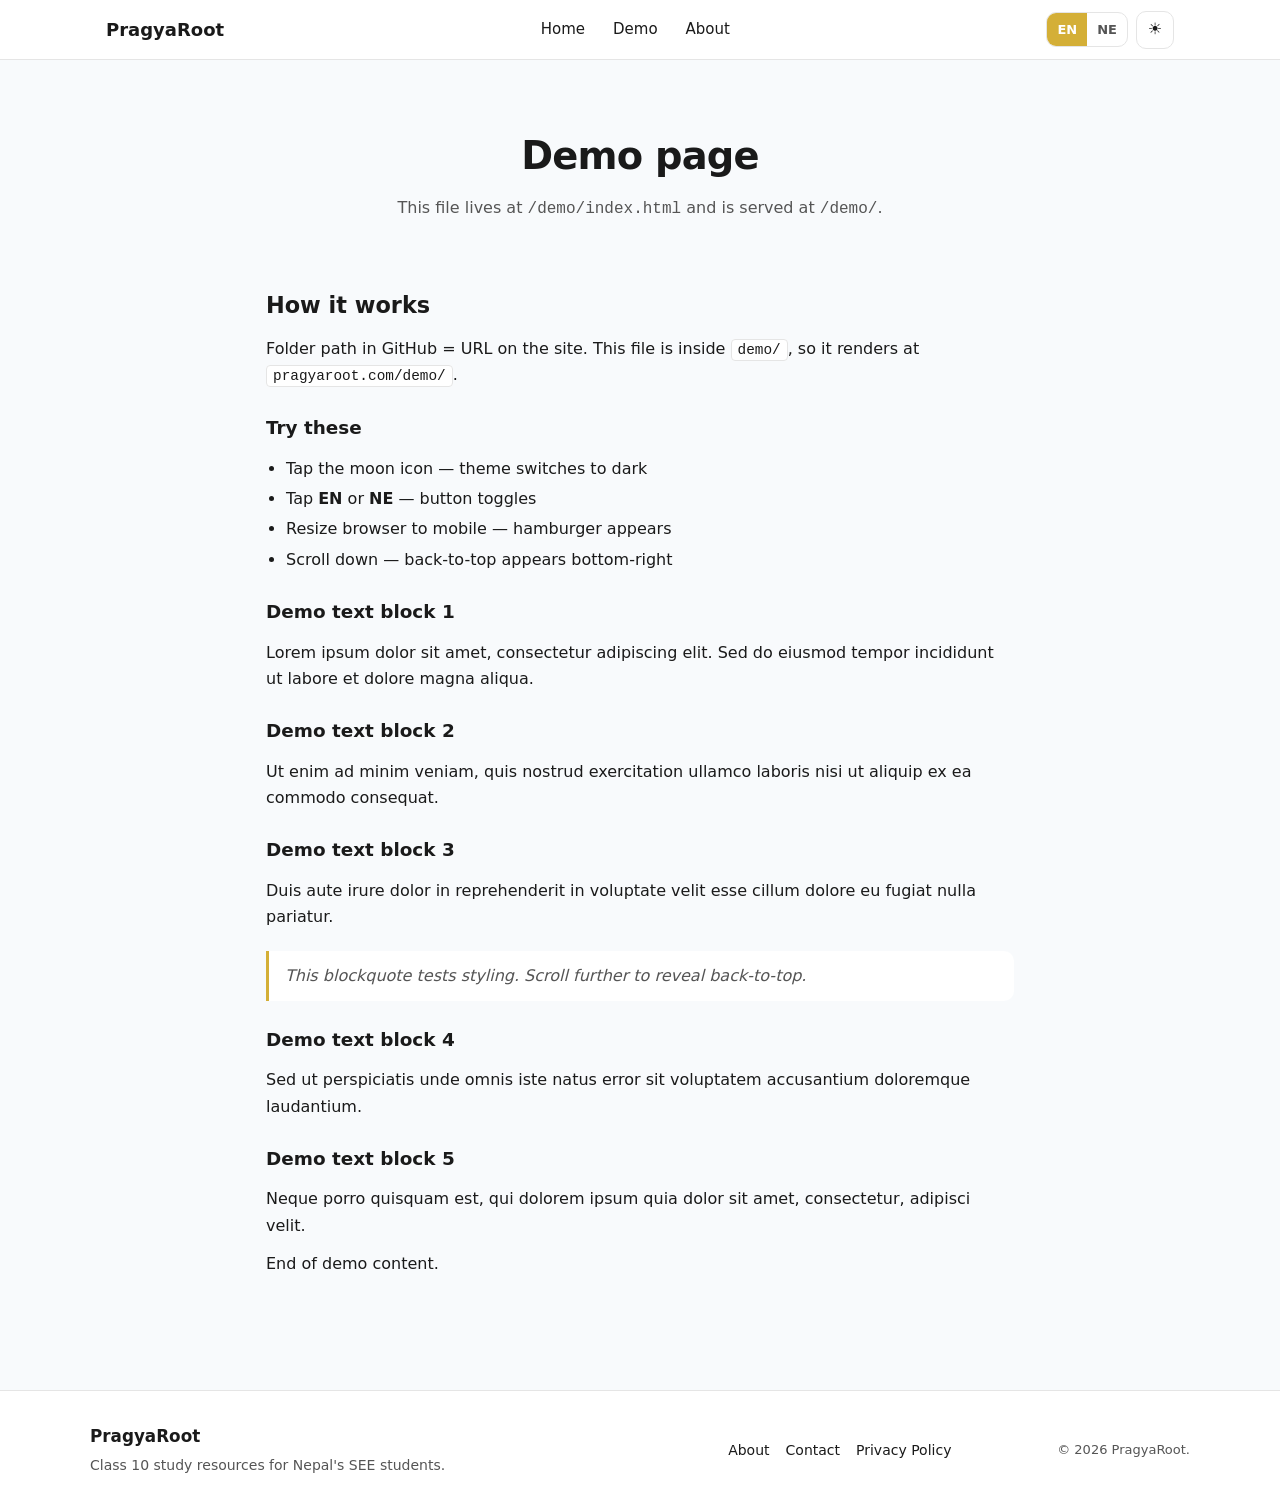
==== demo/index.html @ fe8005a6 "Fix stylesheet link path in index.html" ====
<!DOCTYPE html>
<html lang="en">
<head>
<meta charset="UTF-8">
<meta name="viewport" content="width=device-width, initial-scale=1.0">
<title>Demo — PragyaRoot</title>
<meta name="description" content="Demo page for PragyaRoot.">
<link rel="stylesheet" href="style.css">
<script>
(function(){var t=localStorage.getItem('theme')||'light';if(t==='dark')document.documentElement.classList.add('is-dark');})();
</script>
</head>
<body>

<header class="site-header" id="site-header">
  <div class="header-inner">
    <a href="javascript:;" class="mobile-toggle" id="mobile-toggle" aria-label="Menu">
      <span></span><span></span><span></span>
    </a>
    <a href="/" class="logo">
      <img src="/images/logo.png" alt="PragyaRoot" onerror="this.style.display='none';this.nextElementSibling.style.display='inline'">
      <span class="logo-text" style="display:none">PragyaRoot</span>
    </a>
    <nav class="main-nav" id="main-nav">
      <ul>
        <li><a href="/">Home</a></li>
        <li><a href="/demo/">Demo</a></li>
        <li><a href="/p/about-us.html">About</a></li>
      </ul>
    </nav>
    <div class="header-actions">
      <div class="lang-switch" id="lang-switch">
        <button type="button" data-lang="en" class="lang-btn active">EN</button>
        <button type="button" data-lang="ne" class="lang-btn">NE</button>
      </div>
      <button type="button" class="icon-btn" id="theme-toggle" aria-label="Toggle theme">
        <span class="icon-sun">☀</span>
        <span class="icon-moon">☾</span>
      </button>
    </div>
  </div>
</header>

<div class="overlay" id="overlay"></div>
<aside class="slide-menu" id="slide-menu">
  <div class="slide-menu-head">
    <span class="slide-menu-title">Menu</span>
    <button type="button" class="slide-menu-close" id="slide-menu-close" aria-label="Close">×</button>
  </div>
  <nav class="slide-menu-nav">
    <ul>
      <li><a href="/">Home</a></li>
      <li><a href="/demo/">Demo</a></li>
      <li><a href="/p/about-us.html">About</a></li>
    </ul>
  </nav>
</aside>

<main class="site-main">
  <section class="hero">
    <h1>Demo page</h1>
    <p>This file lives at <code>/demo/index.html</code> and is served at <code>/demo/</code>.</p>
  </section>

  <article class="content">
    <h2>How it works</h2>
    <p>Folder path in GitHub = URL on the site. This file is inside <code>demo/</code>, so it renders at <code>pragyaroot.com/demo/</code>.</p>

    <h3>Try these</h3>
    <ul>
      <li>Tap the moon icon — theme switches to dark</li>
      <li>Tap <strong>EN</strong> or <strong>NE</strong> — button toggles</li>
      <li>Resize browser to mobile — hamburger appears</li>
      <li>Scroll down — back-to-top appears bottom-right</li>
    </ul>

    <h3>Demo text block 1</h3>
    <p>Lorem ipsum dolor sit amet, consectetur adipiscing elit. Sed do eiusmod tempor incididunt ut labore et dolore magna aliqua.</p>

    <h3>Demo text block 2</h3>
    <p>Ut enim ad minim veniam, quis nostrud exercitation ullamco laboris nisi ut aliquip ex ea commodo consequat.</p>

    <h3>Demo text block 3</h3>
    <p>Duis aute irure dolor in reprehenderit in voluptate velit esse cillum dolore eu fugiat nulla pariatur.</p>

    <blockquote>This blockquote tests styling. Scroll further to reveal back-to-top.</blockquote>

    <h3>Demo text block 4</h3>
    <p>Sed ut perspiciatis unde omnis iste natus error sit voluptatem accusantium doloremque laudantium.</p>

    <h3>Demo text block 5</h3>
    <p>Neque porro quisquam est, qui dolorem ipsum quia dolor sit amet, consectetur, adipisci velit.</p>

    <p>End of demo content.</p>
  </article>
</main>

<footer class="site-footer">
  <div class="footer-inner">
    <div class="footer-brand">
      <strong>PragyaRoot</strong>
      <p>Class 10 study resources for Nepal's SEE students.</p>
    </div>
    <nav class="footer-nav">
      <a href="/p/about-us.html">About</a>
      <a href="/p/contact-us.html">Contact</a>
      <a href="/p/privacy-policy.html">Privacy Policy</a>
    </nav>
    <div class="footer-copy">© 2026 PragyaRoot.</div>
  </div>
</footer>

<button type="button" class="back-top" id="back-top" aria-label="Back to top">↑</button>

<script>
(function () {
  var doc = document.documentElement;
  var themeToggle = document.getElementById('theme-toggle');
  if (themeToggle) {
    themeToggle.addEventListener('click', function () {
      doc.classList.toggle('is-dark');
      localStorage.setItem('theme', doc.classList.contains('is-dark') ? 'dark' : 'light');
    });
  }
  var langBtns = document.querySelectorAll('.lang-btn');
  var savedLang = localStorage.getItem('lang') || 'en';
  langBtns.forEach(function (btn) {
    if (btn.dataset.lang === savedLang) btn.classList.add('active');
    else btn.classList.remove('active');
    btn.addEventListener('click', function () {
      langBtns.forEach(function (b) { b.classList.remove('active'); });
      btn.classList.add('active');
      localStorage.setItem('lang', btn.dataset.lang);
    });
  });
  var toggle = document.getElementById('mobile-toggle');
  var overlay = document.getElementById('overlay');
  var closeBtn = document.getElementById('slide-menu-close');
  function openMenu(){ document.body.classList.add('menu-open'); }
  function closeMenu(){ document.body.classList.remove('menu-open'); }
  if (toggle) toggle.addEventListener('click', openMenu);
  if (closeBtn) closeBtn.addEventListener('click', closeMenu);
  if (overlay) overlay.addEventListener('click', closeMenu);
  var backTop = document.getElementById('back-top');
  if (backTop) {
    window.addEventListener('scroll', function () {
      if (window.scrollY > 400) backTop.classList.add('show');
      else backTop.classList.remove('show');
    });
    backTop.addEventListener('click', function () {
      window.scrollTo({ top: 0, behavior: 'smooth' });
    });
  }
})();
</script>

</body>
</html>
---- demo/style.css ----
*,*::before,*::after{box-sizing:border-box}
html,body,h1,h2,h3,h4,h5,h6,p,ul,ol,li,figure,blockquote{margin:0;padding:0}
ul,ol{list-style:none}
a{color:inherit;text-decoration:none}
button{font:inherit;color:inherit;background:none;border:0;cursor:pointer}
img{max-width:100%;display:block}

:root{
  --bg:#f8fafc;--surface:#ffffff;--text:#1a1a1a;--muted:#555;
  --accent:#D4AF37;--border:#e5e5e5;--header-h:60px;--radius:10px;
  --font:system-ui,-apple-system,'Segoe UI',Roboto,Arial,sans-serif;
}
html.is-dark{
  --bg:#000000;--surface:#121212;--text:#ffffff;--muted:#b0b0b0;
  --accent:#D4AF37;--border:#2a2a2a;
}
body{
  font-family:var(--font);font-size:16px;line-height:1.65;
  color:var(--text);background:var(--bg);min-height:100vh;
  transition:background .2s ease,color .2s ease;
}

.site-header{
  position:sticky;top:0;z-index:100;height:var(--header-h);
  background:var(--surface);border-bottom:1px solid var(--border);
}
.header-inner{
  height:100%;max-width:1100px;margin:0 auto;padding:0 16px;
  display:flex;align-items:center;justify-content:space-between;gap:12px;
}
.logo{display:flex;align-items:center;gap:8px}
.logo img{height:32px}
.logo-text{font-weight:700;font-size:18px}

.main-nav ul{display:flex;gap:4px}
.main-nav a{display:block;padding:8px 12px;font-weight:500;font-size:15px;border-radius:var(--radius)}
.main-nav a:hover{background:var(--border)}

.header-actions{display:flex;align-items:center;gap:8px}

.lang-switch{display:flex;border:1px solid var(--border);border-radius:var(--radius);overflow:hidden}
.lang-btn{padding:6px 10px;font-size:13px;font-weight:600;color:var(--muted)}
.lang-btn.active{background:var(--accent);color:#fff}

.icon-btn{
  width:38px;height:38px;border:1px solid var(--border);border-radius:var(--radius);
  display:flex;align-items:center;justify-content:center;font-size:16px;
}
.icon-btn .icon-moon{display:none}
html.is-dark .icon-btn .icon-sun{display:none}
html.is-dark .icon-btn .icon-moon{display:inline}

.mobile-toggle{
  display:none;width:38px;height:38px;flex-direction:column;
  justify-content:center;align-items:center;gap:5px;
  border:1px solid var(--border);border-radius:var(--radius);
}
.mobile-toggle span{display:block;width:18px;height:2px;background:var(--text);border-radius:2px}

.site-main{max-width:780px;margin:0 auto;padding:24px 16px 60px}
.hero{padding:40px 0 32px;text-align:center}
.hero h1{font-size:clamp(1.6rem,5vw,2.4rem);font-weight:800;letter-spacing:-0.02em;margin-bottom:8px}
.hero p{color:var(--muted)}
.content h2{font-size:1.4rem;margin:32px 0 12px}
.content h3{font-size:1.15rem;margin:24px 0 8px}
.content p{margin:12px 0}
.content ul{margin:12px 0 12px 20px;list-style:disc}
.content ul li{margin:4px 0}
.content code{background:var(--surface);padding:2px 6px;border-radius:4px;font-size:.9em;border:1px solid var(--border)}
.content blockquote{
  border-left:3px solid var(--accent);padding:12px 16px;margin:20px 0;
  background:var(--surface);border-radius:0 var(--radius) var(--radius) 0;
  color:var(--muted);font-style:italic;
}

.site-footer{background:var(--surface);border-top:1px solid var(--border);padding:32px 16px;margin-top:40px}
.footer-inner{max-width:1100px;margin:0 auto;display:grid;gap:20px;grid-template-columns:1fr}
.footer-brand strong{font-size:1.05rem}
.footer-brand p{color:var(--muted);font-size:14px;margin-top:4px}
.footer-nav{display:flex;flex-wrap:wrap;gap:16px;font-size:14px}
.footer-nav a:hover{color:var(--accent)}
.footer-copy{color:var(--muted);font-size:13px}

.back-top{
  position:fixed;right:16px;bottom:16px;width:42px;height:42px;border-radius:50%;
  background:var(--text);color:var(--surface);font-size:18px;
  display:flex;align-items:center;justify-content:center;
  opacity:0;visibility:hidden;transform:translateY(12px);
  transition:opacity .2s,transform .2s,visibility .2s;z-index:90;
}
.back-top.show{opacity:1;visibility:visible;transform:translateY(0)}

.overlay{position:fixed;inset:0;background:rgba(0,0,0,.5);opacity:0;visibility:hidden;transition:opacity .25s,visibility .25s;z-index:200}
body.menu-open .overlay{opacity:1;visibility:visible}

.slide-menu{
  position:fixed;top:0;left:0;bottom:0;width:280px;max-width:85vw;
  background:var(--surface);transform:translateX(-100%);transition:transform .25s ease;
  z-index:201;display:flex;flex-direction:column;border-right:1px solid var(--border);
}
body.menu-open .slide-menu{transform:translateX(0)}
.slide-menu-head{display:flex;align-items:center;justify-content:space-between;padding:16px;border-bottom:1px solid var(--border)}
.slide-menu-title{font-weight:700}
.slide-menu-close{font-size:26px;line-height:1;color:var(--muted)}
.slide-menu-nav{padding:12px 0}
.slide-menu-nav a{display:block;padding:12px 20px;font-size:15px;font-weight:500;border-bottom:1px solid var(--border)}
.slide-menu-nav a:hover{background:var(--bg)}

@media (min-width:720px){.footer-inner{grid-template-columns:2fr 1fr auto;align-items:center}}
@media (max-width:720px){
  .main-nav{display:none}
  .mobile-toggle{display:flex}
  .header-inner{padding:0 12px}
  .lang-btn{padding:5px 8px;font-size:12px}
  .icon-btn,.mobile-toggle{width:34px;height:34px}
}
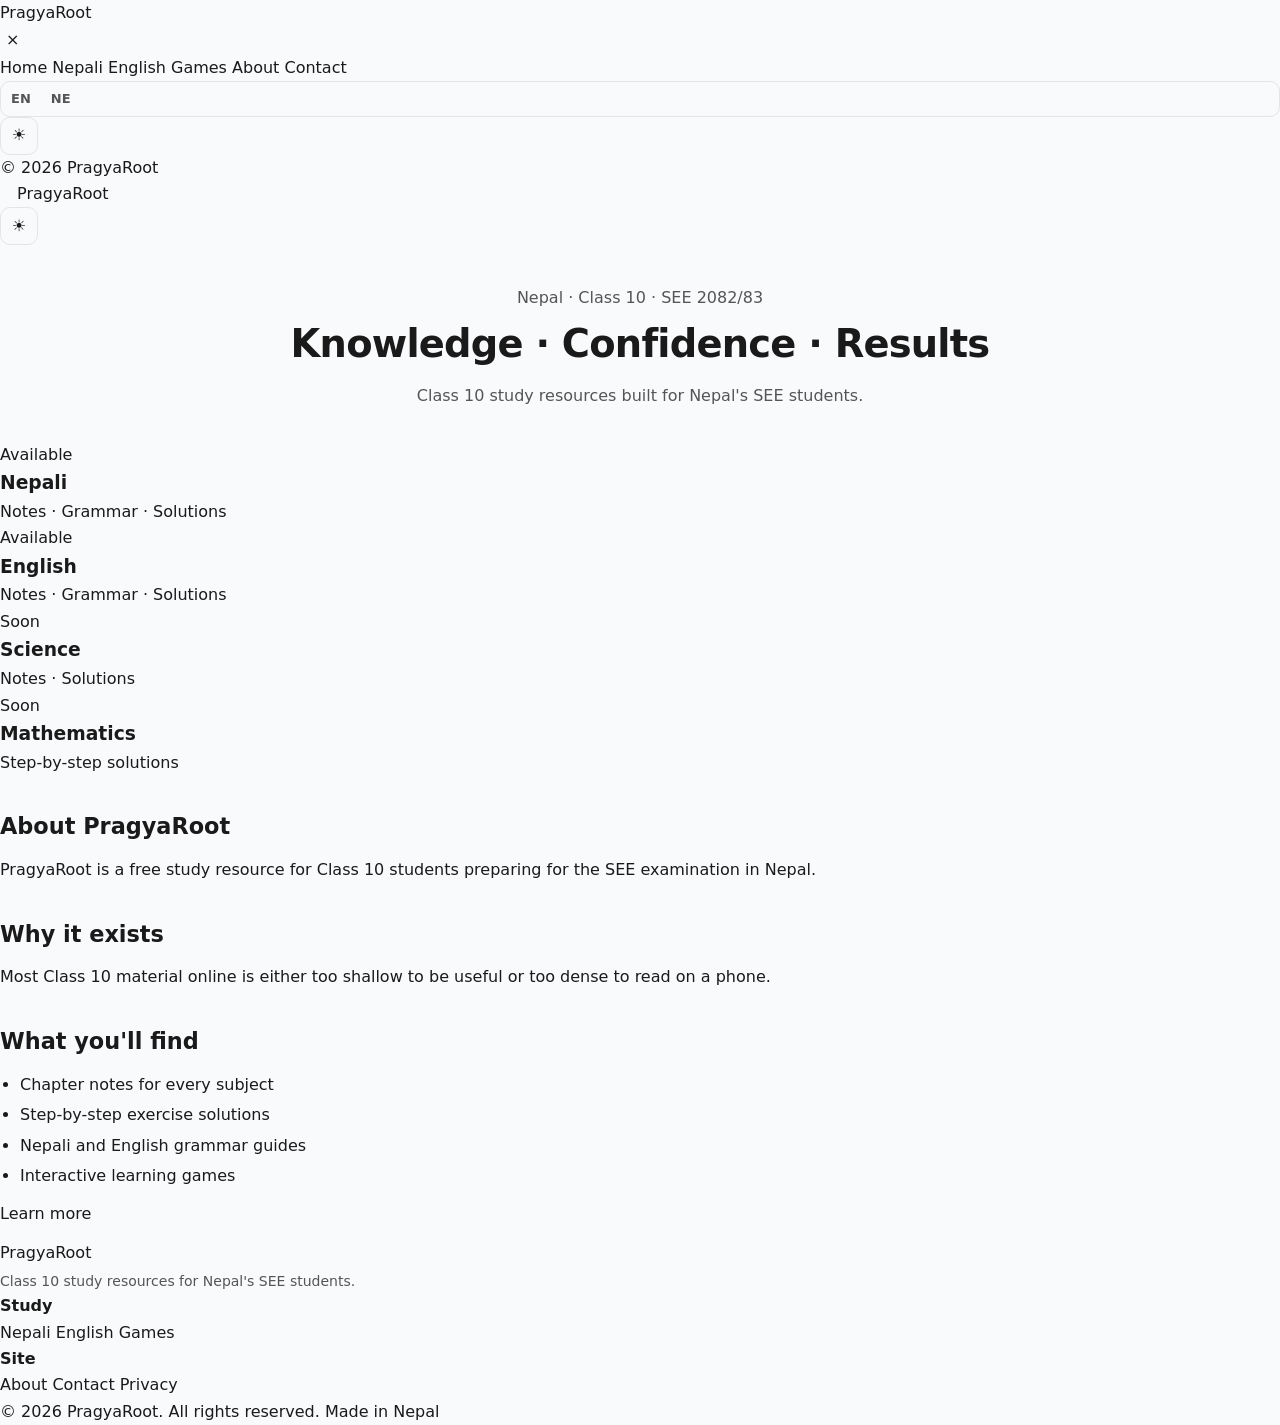
==== commit 1bbefeea: "Update index.html structure and content" ====
--- a/demo/index.html
+++ b/demo/index.html
@@ -3,156 +3,156 @@
 <head>
 <meta charset="UTF-8">
 <meta name="viewport" content="width=device-width, initial-scale=1.0">
-<title>Demo — PragyaRoot</title>
+<title>PragyaRoot — Demo</title>
 <meta name="description" content="Demo page for PragyaRoot.">
 <link rel="stylesheet" href="style.css">
 <script>
-(function(){var t=localStorage.getItem('theme')||'light';if(t==='dark')document.documentElement.classList.add('is-dark');})();
+(function(){
+  var t = localStorage.getItem('theme');
+  if (!t) t = window.matchMedia('(prefers-color-scheme: dark)').matches ? 'dark' : 'light';
+  if (t === 'dark') document.documentElement.classList.add('is-dark');
+})();
 </script>
 </head>
 <body>
 
-<header class="site-header" id="site-header">
-  <div class="header-inner">
-    <a href="javascript:;" class="mobile-toggle" id="mobile-toggle" aria-label="Menu">
-      <span></span><span></span><span></span>
-    </a>
-    <a href="/" class="logo">
-      <img src="/images/logo.png" alt="PragyaRoot" onerror="this.style.display='none';this.nextElementSibling.style.display='inline'">
-      <span class="logo-text" style="display:none">PragyaRoot</span>
-    </a>
-    <nav class="main-nav" id="main-nav">
-      <ul>
-        <li><a href="/">Home</a></li>
-        <li><a href="/demo/">Demo</a></li>
-        <li><a href="/p/about-us.html">About</a></li>
-      </ul>
+<div class="overlay" id="overlay"></div>
+
+<aside class="sidebar" id="sidebar">
+  <div class="sidebar-inner">
+    <div class="sidebar-head">
+      <a href="/" class="logo">PragyaRoot</a>
+      <button type="button" class="sidebar-close" id="sidebar-close" aria-label="Close">×</button>
+    </div>
+    <nav class="sidebar-nav">
+      <a href="/" class="nav-link" data-i18n="nav.home">Home</a>
+      <a href="/p/class-10-nepali.html" class="nav-link" data-i18n="nav.nepali">Nepali</a>
+      <a href="/p/class-10-english.html" class="nav-link" data-i18n="nav.english">English</a>
+      <a href="/p/pragyaroot-games.html" class="nav-link" data-i18n="nav.games">Games</a>
+      <a href="/p/about-us.html" class="nav-link" data-i18n="nav.about">About</a>
+      <a href="/p/contact-us.html" class="nav-link" data-i18n="nav.contact">Contact</a>
     </nav>
-    <div class="header-actions">
-      <div class="lang-switch" id="lang-switch">
-        <button type="button" data-lang="en" class="lang-btn active">EN</button>
-        <button type="button" data-lang="ne" class="lang-btn">NE</button>
+    <div class="sidebar-foot">
+      <div class="controls">
+        <div class="lang-switch">
+          <button type="button" class="lang-btn" data-lang="en">EN</button>
+          <button type="button" class="lang-btn" data-lang="ne">NE</button>
+        </div>
+        <button type="button" class="icon-btn" id="theme-toggle" aria-label="Toggle theme">
+          <span class="icon-sun">☀</span>
+          <span class="icon-moon">☾</span>
+        </button>
       </div>
-      <button type="button" class="icon-btn" id="theme-toggle" aria-label="Toggle theme">
-        <span class="icon-sun">☀</span>
-        <span class="icon-moon">☾</span>
-      </button>
+      <p class="sidebar-copy">© 2026 PragyaRoot</p>
     </div>
+  </div>
+</aside>
+
+<header class="topbar" id="topbar">
+  <button type="button" class="hamburger" id="hamburger" aria-label="Menu">
+    <span></span><span></span><span></span>
+  </button>
+  <a href="/" class="topbar-logo">PragyaRoot</a>
+  <div class="topbar-actions">
+    <button type="button" class="icon-btn topbar-theme" id="theme-toggle-mobile" aria-label="Toggle theme">
+      <span class="icon-sun">☀</span>
+      <span class="icon-moon">☾</span>
+    </button>
   </div>
 </header>
 
-<div class="overlay" id="overlay"></div>
-<aside class="slide-menu" id="slide-menu">
-  <div class="slide-menu-head">
-    <span class="slide-menu-title">Menu</span>
-    <button type="button" class="slide-menu-close" id="slide-menu-close" aria-label="Close">×</button>
-  </div>
-  <nav class="slide-menu-nav">
-    <ul>
-      <li><a href="/">Home</a></li>
-      <li><a href="/demo/">Demo</a></li>
-      <li><a href="/p/about-us.html">About</a></li>
-    </ul>
-  </nav>
-</aside>
+<main class="page">
 
-<main class="site-main">
   <section class="hero">
-    <h1>Demo page</h1>
-    <p>This file lives at <code>/demo/index.html</code> and is served at <code>/demo/</code>.</p>
+    <p class="hero-eyebrow">
+      <span class="dot"></span>
+      <span data-i18n="hero.badge">Nepal · Class 10 · SEE 2082/83</span>
+    </p>
+    <h1 class="hero-title">
+      <span data-i18n="hero.title1">Knowledge</span>
+      <span class="sep">·</span>
+      <span data-i18n="hero.title2">Confidence</span>
+      <span class="sep">·</span>
+      <span data-i18n="hero.title3">Results</span>
+    </h1>
+    <p class="hero-sub" data-i18n="hero.sub">Class 10 study resources built for Nepal's SEE students.</p>
   </section>
 
-  <article class="content">
-    <h2>How it works</h2>
-    <p>Folder path in GitHub = URL on the site. This file is inside <code>demo/</code>, so it renders at <code>pragyaroot.com/demo/</code>.</p>
+  <section class="cards">
+    <a href="/p/class-10-nepali.html" class="card">
+      <span class="card-tag" data-i18n="card.available">Available</span>
+      <h3 class="card-title" data-i18n="card.nepali">Nepali</h3>
+      <p class="card-desc" data-i18n="card.nepali.desc">Notes · Grammar · Solutions</p>
+    </a>
+    <a href="/p/class-10-english.html" class="card">
+      <span class="card-tag" data-i18n="card.available">Available</span>
+      <h3 class="card-title" data-i18n="card.english">English</h3>
+      <p class="card-desc" data-i18n="card.english.desc">Notes · Grammar · Solutions</p>
+    </a>
+    <div class="card is-soon">
+      <span class="card-tag soon" data-i18n="card.soon">Soon</span>
+      <h3 class="card-title" data-i18n="card.science">Science</h3>
+      <p class="card-desc" data-i18n="card.science.desc">Notes · Solutions</p>
+    </div>
+    <div class="card is-soon">
+      <span class="card-tag soon" data-i18n="card.soon">Soon</span>
+      <h3 class="card-title" data-i18n="card.math">Mathematics</h3>
+      <p class="card-desc" data-i18n="card.math.desc">Step-by-step solutions</p>
+    </div>
+  </section>
 
-    <h3>Try these</h3>
+  <section class="content">
+    <h2 data-i18n="content.about.title">About PragyaRoot</h2>
+    <p data-i18n="content.about.body">PragyaRoot is a free study resource for Class 10 students preparing for the SEE examination in Nepal.</p>
+
+    <h2 data-i18n="content.why.title">Why it exists</h2>
+    <p data-i18n="content.why.body">Most Class 10 material online is either too shallow to be useful or too dense to read on a phone.</p>
+
+    <h2 data-i18n="content.what.title">What you'll find</h2>
     <ul>
-      <li>Tap the moon icon — theme switches to dark</li>
-      <li>Tap <strong>EN</strong> or <strong>NE</strong> — button toggles</li>
-      <li>Resize browser to mobile — hamburger appears</li>
-      <li>Scroll down — back-to-top appears bottom-right</li>
+      <li data-i18n="content.what.li1">Chapter notes for every subject</li>
+      <li data-i18n="content.what.li2">Step-by-step exercise solutions</li>
+      <li data-i18n="content.what.li3">Nepali and English grammar guides</li>
+      <li data-i18n="content.what.li4">Interactive learning games</li>
     </ul>
 
-    <h3>Demo text block 1</h3>
-    <p>Lorem ipsum dolor sit amet, consectetur adipiscing elit. Sed do eiusmod tempor incididunt ut labore et dolore magna aliqua.</p>
+    <p class="content-cta">
+      <a href="/p/about-us.html" class="btn" data-i18n="content.cta">Learn more</a>
+    </p>
+  </section>
 
-    <h3>Demo text block 2</h3>
-    <p>Ut enim ad minim veniam, quis nostrud exercitation ullamco laboris nisi ut aliquip ex ea commodo consequat.</p>
-
-    <h3>Demo text block 3</h3>
-    <p>Duis aute irure dolor in reprehenderit in voluptate velit esse cillum dolore eu fugiat nulla pariatur.</p>
-
-    <blockquote>This blockquote tests styling. Scroll further to reveal back-to-top.</blockquote>
-
-    <h3>Demo text block 4</h3>
-    <p>Sed ut perspiciatis unde omnis iste natus error sit voluptatem accusantium doloremque laudantium.</p>
-
-    <h3>Demo text block 5</h3>
-    <p>Neque porro quisquam est, qui dolorem ipsum quia dolor sit amet, consectetur, adipisci velit.</p>
-
-    <p>End of demo content.</p>
-  </article>
 </main>
 
-<footer class="site-footer">
-  <div class="footer-inner">
+<footer class="footer">
+  <div class="footer-grid">
     <div class="footer-brand">
-      <strong>PragyaRoot</strong>
-      <p>Class 10 study resources for Nepal's SEE students.</p>
+      <span class="footer-logo">PragyaRoot</span>
+      <p data-i18n="footer.tagline">Class 10 study resources for Nepal's SEE students.</p>
     </div>
-    <nav class="footer-nav">
-      <a href="/p/about-us.html">About</a>
-      <a href="/p/contact-us.html">Contact</a>
-      <a href="/p/privacy-policy.html">Privacy Policy</a>
-    </nav>
-    <div class="footer-copy">© 2026 PragyaRoot.</div>
+    <div class="footer-col">
+      <h4 data-i18n="footer.study">Study</h4>
+      <a href="/p/class-10-nepali.html" data-i18n="nav.nepali">Nepali</a>
+      <a href="/p/class-10-english.html" data-i18n="nav.english">English</a>
+      <a href="/p/pragyaroot-games.html" data-i18n="nav.games">Games</a>
+    </div>
+    <div class="footer-col">
+      <h4 data-i18n="footer.site">Site</h4>
+      <a href="/p/about-us.html" data-i18n="nav.about">About</a>
+      <a href="/p/contact-us.html" data-i18n="nav.contact">Contact</a>
+      <a href="/p/privacy-policy.html" data-i18n="footer.privacy">Privacy</a>
+    </div>
+  </div>
+  <div class="footer-bar">
+    <span data-i18n="footer.copy">© 2026 PragyaRoot. All rights reserved.</span>
+    <span class="footer-made" data-i18n="footer.made">Made in Nepal</span>
   </div>
 </footer>
 
-<button type="button" class="back-top" id="back-top" aria-label="Back to top">↑</button>
+<button type="button" class="back-top" id="back-top" aria-label="Back to top">
+  <svg width="16" height="16" viewBox="0 0 24 24" fill="none" stroke="currentColor" stroke-width="2.4" stroke-linecap="round" stroke-linejoin="round"><path d="M12 19V5M5 12l7-7 7 7"/></svg>
+</button>
 
-<script>
-(function () {
-  var doc = document.documentElement;
-  var themeToggle = document.getElementById('theme-toggle');
-  if (themeToggle) {
-    themeToggle.addEventListener('click', function () {
-      doc.classList.toggle('is-dark');
-      localStorage.setItem('theme', doc.classList.contains('is-dark') ? 'dark' : 'light');
-    });
-  }
-  var langBtns = document.querySelectorAll('.lang-btn');
-  var savedLang = localStorage.getItem('lang') || 'en';
-  langBtns.forEach(function (btn) {
-    if (btn.dataset.lang === savedLang) btn.classList.add('active');
-    else btn.classList.remove('active');
-    btn.addEventListener('click', function () {
-      langBtns.forEach(function (b) { b.classList.remove('active'); });
-      btn.classList.add('active');
-      localStorage.setItem('lang', btn.dataset.lang);
-    });
-  });
-  var toggle = document.getElementById('mobile-toggle');
-  var overlay = document.getElementById('overlay');
-  var closeBtn = document.getElementById('slide-menu-close');
-  function openMenu(){ document.body.classList.add('menu-open'); }
-  function closeMenu(){ document.body.classList.remove('menu-open'); }
-  if (toggle) toggle.addEventListener('click', openMenu);
-  if (closeBtn) closeBtn.addEventListener('click', closeMenu);
-  if (overlay) overlay.addEventListener('click', closeMenu);
-  var backTop = document.getElementById('back-top');
-  if (backTop) {
-    window.addEventListener('scroll', function () {
-      if (window.scrollY > 400) backTop.classList.add('show');
-      else backTop.classList.remove('show');
-    });
-    backTop.addEventListener('click', function () {
-      window.scrollTo({ top: 0, behavior: 'smooth' });
-    });
-  }
-})();
-</script>
+<script src="script.js"></script>
 
 </body>
 </html>
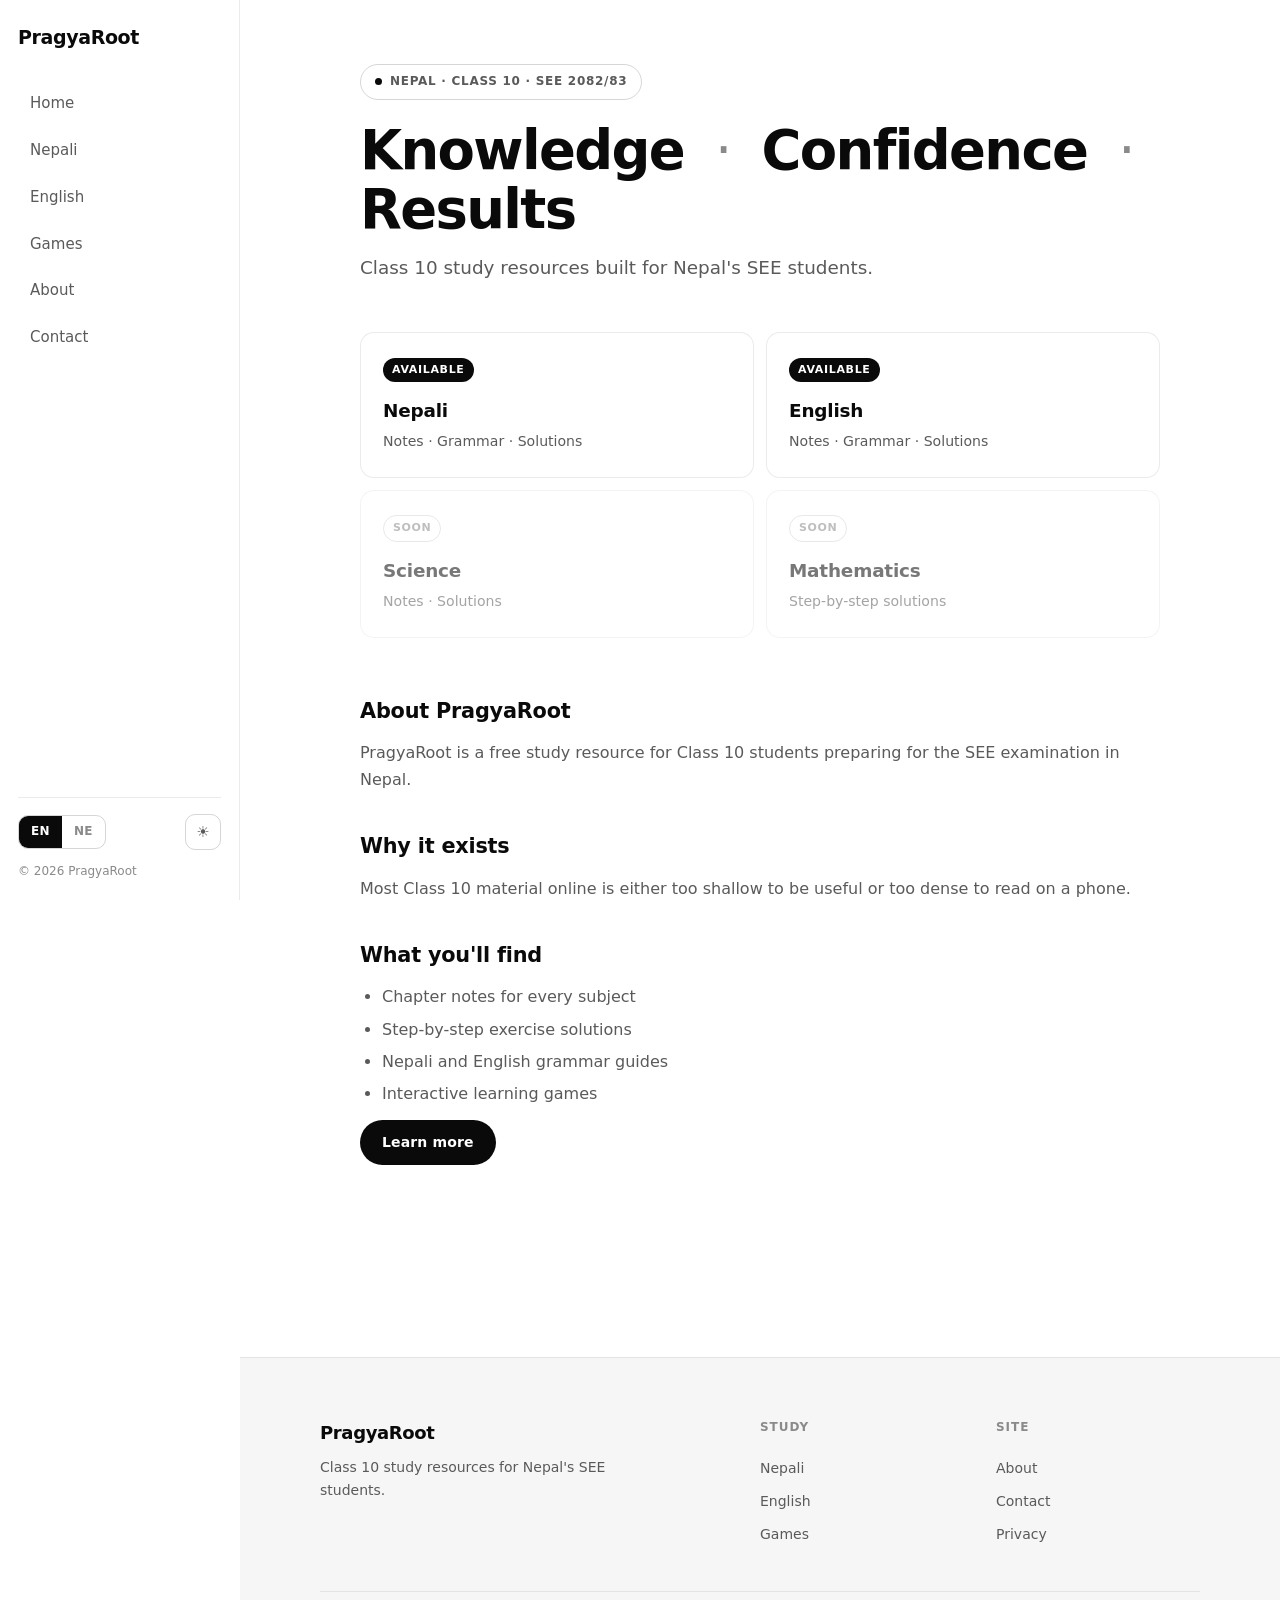
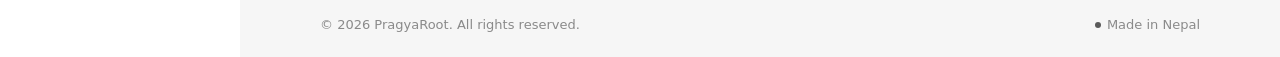
==== commit 0cfb587a: "Fix broken navigation URLs and harden the demo front-end logic for theme/language behavior and brows" ====
--- a/demo/index.html
+++ b/demo/index.html
@@ -1,158 +1,167 @@
 <!DOCTYPE html>
 <html lang="en">
 <head>
-<meta charset="UTF-8">
-<meta name="viewport" content="width=device-width, initial-scale=1.0">
-<title>PragyaRoot — Demo</title>
-<meta name="description" content="Demo page for PragyaRoot.">
-<link rel="stylesheet" href="style.css">
-<script>
-(function(){
-  var t = localStorage.getItem('theme');
-  if (!t) t = window.matchMedia('(prefers-color-scheme: dark)').matches ? 'dark' : 'light';
-  if (t === 'dark') document.documentElement.classList.add('is-dark');
-})();
-</script>
+  <meta charset="UTF-8">
+  <meta name="viewport" content="width=device-width, initial-scale=1.0">
+  <title>PragyaRoot — Demo</title>
+  <meta name="description" content="Demo page for PragyaRoot.">
+  <meta name="theme-color" content="#ffffff">
+  <link rel="stylesheet" href="style.css">
+  <script>
+    (function () {
+      var savedTheme = null;
+      try {
+        savedTheme = localStorage.getItem('theme');
+      } catch (error) {
+        savedTheme = null;
+      }
+      var prefersDark = window.matchMedia && window.matchMedia('(prefers-color-scheme: dark)').matches;
+      var theme = savedTheme || (prefersDark ? 'dark' : 'light');
+      if (theme === 'dark') {
+        document.documentElement.classList.add('is-dark');
+      }
+    })();
+  </script>
 </head>
 <body>
 
-<div class="overlay" id="overlay"></div>
+  <div class="overlay" id="overlay"></div>
 
-<aside class="sidebar" id="sidebar">
-  <div class="sidebar-inner">
-    <div class="sidebar-head">
-      <a href="/" class="logo">PragyaRoot</a>
-      <button type="button" class="sidebar-close" id="sidebar-close" aria-label="Close">×</button>
+  <aside class="sidebar" id="sidebar">
+    <div class="sidebar-inner">
+      <div class="sidebar-head">
+        <a href="./" class="logo">PragyaRoot</a>
+        <button type="button" class="sidebar-close" id="sidebar-close" aria-label="Close">×</button>
+      </div>
+      <nav class="sidebar-nav">
+        <a href="./" class="nav-link" data-i18n="nav.home">Home</a>
+        <a href="./p/class-10-nepali.html" class="nav-link" data-i18n="nav.nepali">Nepali</a>
+        <a href="./p/class-10-english.html" class="nav-link" data-i18n="nav.english">English</a>
+        <a href="./p/pragyaroot-games.html" class="nav-link" data-i18n="nav.games">Games</a>
+        <a href="./p/about-us.html" class="nav-link" data-i18n="nav.about">About</a>
+        <a href="./p/contact-us.html" class="nav-link" data-i18n="nav.contact">Contact</a>
+      </nav>
+      <div class="sidebar-foot">
+        <div class="controls">
+          <div class="lang-switch" aria-label="Language switcher">
+            <button type="button" class="lang-btn" data-lang="en" aria-pressed="true">EN</button>
+            <button type="button" class="lang-btn" data-lang="ne" aria-pressed="false">NE</button>
+          </div>
+          <button type="button" class="icon-btn" id="theme-toggle" aria-label="Toggle theme">
+            <span class="icon-sun">☀</span>
+            <span class="icon-moon">☾</span>
+          </button>
+        </div>
+        <p class="sidebar-copy">© 2026 PragyaRoot</p>
+      </div>
     </div>
-    <nav class="sidebar-nav">
-      <a href="/" class="nav-link" data-i18n="nav.home">Home</a>
-      <a href="/p/class-10-nepali.html" class="nav-link" data-i18n="nav.nepali">Nepali</a>
-      <a href="/p/class-10-english.html" class="nav-link" data-i18n="nav.english">English</a>
-      <a href="/p/pragyaroot-games.html" class="nav-link" data-i18n="nav.games">Games</a>
-      <a href="/p/about-us.html" class="nav-link" data-i18n="nav.about">About</a>
-      <a href="/p/contact-us.html" class="nav-link" data-i18n="nav.contact">Contact</a>
-    </nav>
-    <div class="sidebar-foot">
-      <div class="controls">
-        <div class="lang-switch">
-          <button type="button" class="lang-btn" data-lang="en">EN</button>
-          <button type="button" class="lang-btn" data-lang="ne">NE</button>
-        </div>
-        <button type="button" class="icon-btn" id="theme-toggle" aria-label="Toggle theme">
-          <span class="icon-sun">☀</span>
-          <span class="icon-moon">☾</span>
-        </button>
+  </aside>
+
+  <header class="topbar" id="topbar">
+    <button type="button" class="hamburger" id="hamburger" aria-label="Menu">
+      <span></span><span></span><span></span>
+    </button>
+    <a href="./" class="topbar-logo">PragyaRoot</a>
+    <div class="topbar-actions">
+      <button type="button" class="icon-btn topbar-theme" id="theme-toggle-mobile" aria-label="Toggle theme">
+        <span class="icon-sun">☀</span>
+        <span class="icon-moon">☾</span>
+      </button>
+    </div>
+  </header>
+
+  <main class="page">
+
+    <section class="hero">
+      <p class="hero-eyebrow">
+        <span class="dot"></span>
+        <span data-i18n="hero.badge">Nepal · Class 10 · SEE 2082/83</span>
+      </p>
+      <h1 class="hero-title">
+        <span data-i18n="hero.title1">Knowledge</span>
+        <span class="sep">·</span>
+        <span data-i18n="hero.title2">Confidence</span>
+        <span class="sep">·</span>
+        <span data-i18n="hero.title3">Results</span>
+      </h1>
+      <p class="hero-sub" data-i18n="hero.sub">Class 10 study resources built for Nepal's SEE students.</p>
+    </section>
+
+    <section class="cards">
+      <a href="./p/class-10-nepali.html" class="card">
+        <span class="card-tag" data-i18n="card.available">Available</span>
+        <h3 class="card-title" data-i18n="card.nepali">Nepali</h3>
+        <p class="card-desc" data-i18n="card.nepali.desc">Notes · Grammar · Solutions</p>
+      </a>
+      <a href="./p/class-10-english.html" class="card">
+        <span class="card-tag" data-i18n="card.available">Available</span>
+        <h3 class="card-title" data-i18n="card.english">English</h3>
+        <p class="card-desc" data-i18n="card.english.desc">Notes · Grammar · Solutions</p>
+      </a>
+      <div class="card is-soon">
+        <span class="card-tag soon" data-i18n="card.soon">Soon</span>
+        <h3 class="card-title" data-i18n="card.science">Science</h3>
+        <p class="card-desc" data-i18n="card.science.desc">Notes · Solutions</p>
       </div>
-      <p class="sidebar-copy">© 2026 PragyaRoot</p>
+      <div class="card is-soon">
+        <span class="card-tag soon" data-i18n="card.soon">Soon</span>
+        <h3 class="card-title" data-i18n="card.math">Mathematics</h3>
+        <p class="card-desc" data-i18n="card.math.desc">Step-by-step solutions</p>
+      </div>
+    </section>
+
+    <section class="content">
+      <h2 data-i18n="content.about.title">About PragyaRoot</h2>
+      <p data-i18n="content.about.body">PragyaRoot is a free study resource for Class 10 students preparing for the SEE examination in Nepal.</p>
+
+      <h2 data-i18n="content.why.title">Why it exists</h2>
+      <p data-i18n="content.why.body">Most Class 10 material online is either too shallow to be useful or too dense to read on a phone.</p>
+
+      <h2 data-i18n="content.what.title">What you'll find</h2>
+      <ul>
+        <li data-i18n="content.what.li1">Chapter notes for every subject</li>
+        <li data-i18n="content.what.li2">Step-by-step exercise solutions</li>
+        <li data-i18n="content.what.li3">Nepali and English grammar guides</li>
+        <li data-i18n="content.what.li4">Interactive learning games</li>
+      </ul>
+
+      <p class="content-cta">
+        <a href="./p/about-us.html" class="btn" data-i18n="content.cta">Learn more</a>
+      </p>
+    </section>
+
+  </main>
+
+  <footer class="footer">
+    <div class="footer-grid">
+      <div class="footer-brand">
+        <span class="footer-logo">PragyaRoot</span>
+        <p data-i18n="footer.tagline">Class 10 study resources for Nepal's SEE students.</p>
+      </div>
+      <div class="footer-col">
+        <h4 data-i18n="footer.study">Study</h4>
+        <a href="./p/class-10-nepali.html" data-i18n="nav.nepali">Nepali</a>
+        <a href="./p/class-10-english.html" data-i18n="nav.english">English</a>
+        <a href="./p/pragyaroot-games.html" data-i18n="nav.games">Games</a>
+      </div>
+      <div class="footer-col">
+        <h4 data-i18n="footer.site">Site</h4>
+        <a href="./p/about-us.html" data-i18n="nav.about">About</a>
+        <a href="./p/contact-us.html" data-i18n="nav.contact">Contact</a>
+        <a href="./p/privacy-policy.html" data-i18n="footer.privacy">Privacy</a>
+      </div>
     </div>
-  </div>
-</aside>
+    <div class="footer-bar">
+      <span data-i18n="footer.copy">© 2026 PragyaRoot. All rights reserved.</span>
+      <span class="footer-made" data-i18n="footer.made">Made in Nepal</span>
+    </div>
+  </footer>
 
-<header class="topbar" id="topbar">
-  <button type="button" class="hamburger" id="hamburger" aria-label="Menu">
-    <span></span><span></span><span></span>
+  <button type="button" class="back-top" id="back-top" aria-label="Back to top">
+    <svg width="16" height="16" viewBox="0 0 24 24" fill="none" stroke="currentColor" stroke-width="2.4" stroke-linecap="round" stroke-linejoin="round"><path d="M12 19V5M5 12l7-7 7 7"/></svg>
   </button>
-  <a href="/" class="topbar-logo">PragyaRoot</a>
-  <div class="topbar-actions">
-    <button type="button" class="icon-btn topbar-theme" id="theme-toggle-mobile" aria-label="Toggle theme">
-      <span class="icon-sun">☀</span>
-      <span class="icon-moon">☾</span>
-    </button>
-  </div>
-</header>
 
-<main class="page">
-
-  <section class="hero">
-    <p class="hero-eyebrow">
-      <span class="dot"></span>
-      <span data-i18n="hero.badge">Nepal · Class 10 · SEE 2082/83</span>
-    </p>
-    <h1 class="hero-title">
-      <span data-i18n="hero.title1">Knowledge</span>
-      <span class="sep">·</span>
-      <span data-i18n="hero.title2">Confidence</span>
-      <span class="sep">·</span>
-      <span data-i18n="hero.title3">Results</span>
-    </h1>
-    <p class="hero-sub" data-i18n="hero.sub">Class 10 study resources built for Nepal's SEE students.</p>
-  </section>
-
-  <section class="cards">
-    <a href="/p/class-10-nepali.html" class="card">
-      <span class="card-tag" data-i18n="card.available">Available</span>
-      <h3 class="card-title" data-i18n="card.nepali">Nepali</h3>
-      <p class="card-desc" data-i18n="card.nepali.desc">Notes · Grammar · Solutions</p>
-    </a>
-    <a href="/p/class-10-english.html" class="card">
-      <span class="card-tag" data-i18n="card.available">Available</span>
-      <h3 class="card-title" data-i18n="card.english">English</h3>
-      <p class="card-desc" data-i18n="card.english.desc">Notes · Grammar · Solutions</p>
-    </a>
-    <div class="card is-soon">
-      <span class="card-tag soon" data-i18n="card.soon">Soon</span>
-      <h3 class="card-title" data-i18n="card.science">Science</h3>
-      <p class="card-desc" data-i18n="card.science.desc">Notes · Solutions</p>
-    </div>
-    <div class="card is-soon">
-      <span class="card-tag soon" data-i18n="card.soon">Soon</span>
-      <h3 class="card-title" data-i18n="card.math">Mathematics</h3>
-      <p class="card-desc" data-i18n="card.math.desc">Step-by-step solutions</p>
-    </div>
-  </section>
-
-  <section class="content">
-    <h2 data-i18n="content.about.title">About PragyaRoot</h2>
-    <p data-i18n="content.about.body">PragyaRoot is a free study resource for Class 10 students preparing for the SEE examination in Nepal.</p>
-
-    <h2 data-i18n="content.why.title">Why it exists</h2>
-    <p data-i18n="content.why.body">Most Class 10 material online is either too shallow to be useful or too dense to read on a phone.</p>
-
-    <h2 data-i18n="content.what.title">What you'll find</h2>
-    <ul>
-      <li data-i18n="content.what.li1">Chapter notes for every subject</li>
-      <li data-i18n="content.what.li2">Step-by-step exercise solutions</li>
-      <li data-i18n="content.what.li3">Nepali and English grammar guides</li>
-      <li data-i18n="content.what.li4">Interactive learning games</li>
-    </ul>
-
-    <p class="content-cta">
-      <a href="/p/about-us.html" class="btn" data-i18n="content.cta">Learn more</a>
-    </p>
-  </section>
-
-</main>
-
-<footer class="footer">
-  <div class="footer-grid">
-    <div class="footer-brand">
-      <span class="footer-logo">PragyaRoot</span>
-      <p data-i18n="footer.tagline">Class 10 study resources for Nepal's SEE students.</p>
-    </div>
-    <div class="footer-col">
-      <h4 data-i18n="footer.study">Study</h4>
-      <a href="/p/class-10-nepali.html" data-i18n="nav.nepali">Nepali</a>
-      <a href="/p/class-10-english.html" data-i18n="nav.english">English</a>
-      <a href="/p/pragyaroot-games.html" data-i18n="nav.games">Games</a>
-    </div>
-    <div class="footer-col">
-      <h4 data-i18n="footer.site">Site</h4>
-      <a href="/p/about-us.html" data-i18n="nav.about">About</a>
-      <a href="/p/contact-us.html" data-i18n="nav.contact">Contact</a>
-      <a href="/p/privacy-policy.html" data-i18n="footer.privacy">Privacy</a>
-    </div>
-  </div>
-  <div class="footer-bar">
-    <span data-i18n="footer.copy">© 2026 PragyaRoot. All rights reserved.</span>
-    <span class="footer-made" data-i18n="footer.made">Made in Nepal</span>
-  </div>
-</footer>
-
-<button type="button" class="back-top" id="back-top" aria-label="Back to top">
-  <svg width="16" height="16" viewBox="0 0 24 24" fill="none" stroke="currentColor" stroke-width="2.4" stroke-linecap="round" stroke-linejoin="round"><path d="M12 19V5M5 12l7-7 7 7"/></svg>
-</button>
-
-<script src="script.js"></script>
+  <script defer src="script.js"></script>
 
 </body>
 </html>
--- a/demo/style.css
+++ b/demo/style.css
@@ -6,111 +6,256 @@
 img{max-width:100%;display:block}
 
 :root{
-  --bg:#f8fafc;--surface:#ffffff;--text:#1a1a1a;--muted:#555;
-  --accent:#D4AF37;--border:#e5e5e5;--header-h:60px;--radius:10px;
-  --font:system-ui,-apple-system,'Segoe UI',Roboto,Arial,sans-serif;
-}
+  --bg:#ffffff;
+  --bg-soft:#f6f6f6;
+  --surface:rgba(255,255,255,0.72);
+  --surface-solid:#ffffff;
+  --text:#0a0a0a;
+  --text-soft:#5a5a5a;
+  --text-mute:#8a8a8a;
+  --line:rgba(0,0,0,0.08);
+  --line-strong:rgba(0,0,0,0.16);
+  --hover:rgba(0,0,0,0.04);
+  --blur:22px;
+  --sidebar-w:240px;
+  --topbar-h:58px;
+  --radius:14px;
+  --radius-sm:10px;
+  --max-content:880px;
+  --font:system-ui,-apple-system,'Segoe UI',Roboto,Helvetica,Arial,sans-serif;
+}
+
 html.is-dark{
-  --bg:#000000;--surface:#121212;--text:#ffffff;--muted:#b0b0b0;
-  --accent:#D4AF37;--border:#2a2a2a;
-}
+  --bg:#000000;
+  --bg-soft:#0d0d0d;
+  --surface:rgba(18,18,18,0.72);
+  --surface-solid:#121212;
+  --text:#ffffff;
+  --text-soft:#b4b4b4;
+  --text-mute:#7a7a7a;
+  --line:rgba(255,255,255,0.09);
+  --line-strong:rgba(255,255,255,0.18);
+  --hover:rgba(255,255,255,0.05);
+}
+
+html{scroll-behavior:smooth;-webkit-text-size-adjust:100%}
 body{
-  font-family:var(--font);font-size:16px;line-height:1.65;
-  color:var(--text);background:var(--bg);min-height:100vh;
+  font-family:var(--font);
+  font-size:16px;
+  line-height:1.65;
+  color:var(--text);
+  background:var(--bg);
+  min-height:100vh;
+  padding-top:var(--topbar-h);
   transition:background .2s ease,color .2s ease;
 }
-
-.site-header{
-  position:sticky;top:0;z-index:100;height:var(--header-h);
-  background:var(--surface);border-bottom:1px solid var(--border);
-}
-.header-inner{
-  height:100%;max-width:1100px;margin:0 auto;padding:0 16px;
-  display:flex;align-items:center;justify-content:space-between;gap:12px;
-}
-.logo{display:flex;align-items:center;gap:8px}
-.logo img{height:32px}
-.logo-text{font-weight:700;font-size:18px}
-
-.main-nav ul{display:flex;gap:4px}
-.main-nav a{display:block;padding:8px 12px;font-weight:500;font-size:15px;border-radius:var(--radius)}
-.main-nav a:hover{background:var(--border)}
-
-.header-actions{display:flex;align-items:center;gap:8px}
-
-.lang-switch{display:flex;border:1px solid var(--border);border-radius:var(--radius);overflow:hidden}
-.lang-btn{padding:6px 10px;font-size:13px;font-weight:600;color:var(--muted)}
-.lang-btn.active{background:var(--accent);color:#fff}
-
-.icon-btn{
-  width:38px;height:38px;border:1px solid var(--border);border-radius:var(--radius);
-  display:flex;align-items:center;justify-content:center;font-size:16px;
-}
+@media (min-width:900px){
+  body{padding-top:0;padding-left:var(--sidebar-w)}
+}
+
+/* SIDEBAR */
+.sidebar{
+  position:fixed;top:0;left:0;bottom:0;
+  width:var(--sidebar-w);
+  z-index:200;
+  background:var(--surface);
+  backdrop-filter:blur(var(--blur)) saturate(180%);
+  -webkit-backdrop-filter:blur(var(--blur)) saturate(180%);
+  border-right:1px solid var(--line);
+  transform:translateX(-100%);
+  transition:transform .28s cubic-bezier(.4,0,.2,1);
+  display:flex;flex-direction:column;
+}
+body.menu-open .sidebar{transform:translateX(0)}
+@media (min-width:900px){.sidebar{transform:none}}
+
+.sidebar-inner{display:flex;flex-direction:column;height:100%;padding:22px 18px 18px}
+.sidebar-head{display:flex;align-items:center;justify-content:space-between;margin-bottom:28px}
+.logo{font-size:19px;font-weight:800;letter-spacing:-0.02em;color:var(--text)}
+.sidebar-close{font-size:26px;line-height:1;color:var(--text-soft);padding:4px 8px;border-radius:8px}
+.sidebar-close:hover{background:var(--hover);color:var(--text)}
+@media (min-width:900px){.sidebar-close{display:none}}
+
+.sidebar-nav{display:flex;flex-direction:column;gap:2px;flex:1}
+.nav-link{display:block;padding:10px 12px;font-size:15px;font-weight:500;color:var(--text-soft);border-radius:var(--radius-sm);transition:background .15s ease,color .15s ease}
+.nav-link:hover{background:var(--hover);color:var(--text)}
+
+.sidebar-foot{border-top:1px solid var(--line);padding-top:16px;margin-top:16px}
+.controls{display:flex;align-items:center;justify-content:space-between;gap:10px;margin-bottom:12px}
+
+.lang-switch{display:flex;border:1px solid var(--line-strong);border-radius:var(--radius-sm);overflow:hidden}
+.lang-btn{padding:6px 12px;font-size:12px;font-weight:700;letter-spacing:.03em;color:var(--text-mute);background:transparent}
+.lang-btn.active{background:var(--text);color:var(--bg)}
+
+.icon-btn{width:36px;height:36px;display:flex;align-items:center;justify-content:center;border:1px solid var(--line-strong);border-radius:var(--radius-sm);font-size:15px;color:var(--text-soft);transition:background .15s ease,color .15s ease}
+.icon-btn:hover{background:var(--hover);color:var(--text)}
 .icon-btn .icon-moon{display:none}
 html.is-dark .icon-btn .icon-sun{display:none}
 html.is-dark .icon-btn .icon-moon{display:inline}
 
-.mobile-toggle{
-  display:none;width:38px;height:38px;flex-direction:column;
-  justify-content:center;align-items:center;gap:5px;
-  border:1px solid var(--border);border-radius:var(--radius);
-}
-.mobile-toggle span{display:block;width:18px;height:2px;background:var(--text);border-radius:2px}
-
-.site-main{max-width:780px;margin:0 auto;padding:24px 16px 60px}
-.hero{padding:40px 0 32px;text-align:center}
-.hero h1{font-size:clamp(1.6rem,5vw,2.4rem);font-weight:800;letter-spacing:-0.02em;margin-bottom:8px}
-.hero p{color:var(--muted)}
-.content h2{font-size:1.4rem;margin:32px 0 12px}
-.content h3{font-size:1.15rem;margin:24px 0 8px}
-.content p{margin:12px 0}
-.content ul{margin:12px 0 12px 20px;list-style:disc}
-.content ul li{margin:4px 0}
-.content code{background:var(--surface);padding:2px 6px;border-radius:4px;font-size:.9em;border:1px solid var(--border)}
-.content blockquote{
-  border-left:3px solid var(--accent);padding:12px 16px;margin:20px 0;
-  background:var(--surface);border-radius:0 var(--radius) var(--radius) 0;
-  color:var(--muted);font-style:italic;
-}
-
-.site-footer{background:var(--surface);border-top:1px solid var(--border);padding:32px 16px;margin-top:40px}
-.footer-inner{max-width:1100px;margin:0 auto;display:grid;gap:20px;grid-template-columns:1fr}
-.footer-brand strong{font-size:1.05rem}
-.footer-brand p{color:var(--muted);font-size:14px;margin-top:4px}
-.footer-nav{display:flex;flex-wrap:wrap;gap:16px;font-size:14px}
-.footer-nav a:hover{color:var(--accent)}
-.footer-copy{color:var(--muted);font-size:13px}
-
+.sidebar-copy{font-size:12px;color:var(--text-mute)}
+
+/* TOPBAR */
+.topbar{
+  position:fixed;top:0;left:0;right:0;
+  height:var(--topbar-h);
+  z-index:180;
+  display:flex;align-items:center;justify-content:space-between;
+  padding:0 12px;
+  background:var(--surface);
+  backdrop-filter:blur(var(--blur)) saturate(180%);
+  -webkit-backdrop-filter:blur(var(--blur)) saturate(180%);
+  border-bottom:1px solid var(--line);
+}
+@media (min-width:900px){.topbar{display:none}}
+
+.hamburger{width:38px;height:38px;display:flex;flex-direction:column;justify-content:center;align-items:center;gap:5px;border-radius:var(--radius-sm)}
+.hamburger span{display:block;width:18px;height:2px;background:var(--text);border-radius:2px}
+.hamburger:hover{background:var(--hover)}
+
+.topbar-logo{font-size:17px;font-weight:800;letter-spacing:-0.02em;color:var(--text)}
+.topbar-actions{display:flex;align-items:center;gap:6px}
+.topbar-theme{width:38px;height:38px;border:0;background:transparent}
+.topbar-theme:hover{background:var(--hover)}
+
+/* OVERLAY */
+.overlay{
+  position:fixed;inset:0;
+  background:rgba(0,0,0,.5);
+  opacity:0;visibility:hidden;
+  transition:opacity .25s ease,visibility .25s ease;
+  z-index:190;
+  backdrop-filter:blur(4px);
+  -webkit-backdrop-filter:blur(4px);
+}
+body.menu-open .overlay{opacity:1;visibility:visible}
+
+/* PAGE */
+.page{max-width:var(--max-content);margin:0 auto;padding:36px 20px 80px}
+@media (min-width:900px){.page{padding:64px 40px 100px}}
+
+.hero{margin-bottom:48px}
+.hero-eyebrow{
+  display:inline-flex;align-items:center;gap:8px;
+  font-size:12px;font-weight:600;letter-spacing:.06em;text-transform:uppercase;
+  color:var(--text-soft);
+  padding:7px 14px;border:1px solid var(--line-strong);border-radius:999px;
+  margin-bottom:22px;
+}
+.dot{
+  width:7px;height:7px;border-radius:50%;background:var(--text);
+  animation:pulse 2s ease-in-out infinite;
+}
+@keyframes pulse{
+  0%{box-shadow:0 0 0 0 rgba(0,0,0,.35)}
+  70%{box-shadow:0 0 0 7px rgba(0,0,0,0)}
+  100%{box-shadow:0 0 0 0 rgba(0,0,0,0)}
+}
+
+.hero-title{
+  font-size:clamp(2rem,6vw,3.4rem);
+  font-weight:800;letter-spacing:-0.03em;line-height:1.08;
+  margin-bottom:14px;
+}
+.hero-title .sep{color:var(--text-mute);margin:0 .25em;font-weight:400}
+.hero-sub{font-size:clamp(1rem,2.4vw,1.15rem);color:var(--text-soft);max-width:600px}
+
+.cards{display:grid;grid-template-columns:1fr;gap:12px;margin-bottom:56px}
+@media (min-width:640px){.cards{grid-template-columns:1fr 1fr}}
+
+.card{
+  display:block;padding:22px 22px 24px;
+  background:var(--surface-solid);
+  border:1px solid var(--line);
+  border-radius:var(--radius);
+  transition:transform .2s ease,border-color .2s ease;
+}
+.card:hover{transform:translateY(-2px);border-color:var(--line-strong)}
+.card.is-soon{opacity:.55}
+.card.is-soon:hover{transform:none}
+
+.card-tag{
+  display:inline-block;
+  font-size:11px;font-weight:700;letter-spacing:.06em;text-transform:uppercase;
+  padding:3px 9px;border-radius:999px;
+  background:var(--text);color:var(--bg);
+  margin-bottom:14px;
+}
+.card-tag.soon{background:transparent;color:var(--text-mute);border:1px solid var(--line-strong)}
+
+.card-title{font-size:1.15rem;font-weight:700;letter-spacing:-0.01em;margin-bottom:4px}
+.card-desc{font-size:.88rem;color:var(--text-soft)}
+
+.content h2{font-size:1.3rem;font-weight:700;letter-spacing:-0.01em;margin:36px 0 12px}
+.content h2:first-child{margin-top:0}
+.content p{color:var(--text-soft);margin:12px 0}
+.content ul{margin:12px 0 12px 22px;list-style:disc;color:var(--text-soft)}
+.content ul li{margin:6px 0}
+.content-cta{margin-top:28px}
+
+.btn{
+  display:inline-block;padding:11px 22px;
+  font-size:14px;font-weight:600;letter-spacing:.01em;
+  background:var(--text);color:var(--bg);
+  border-radius:999px;
+  transition:opacity .15s ease;
+}
+.btn:hover{opacity:.85}
+
+/* FOOTER */
+.footer{
+  margin-top:60px;padding:44px 20px 0;
+  background:var(--bg-soft);
+  border-top:1px solid var(--line);
+}
+@media (min-width:900px){.footer{margin-top:80px;padding:60px 40px 0}}
+
+.footer-grid{
+  max-width:var(--max-content);margin:0 auto;
+  display:grid;grid-template-columns:1fr;gap:32px;
+  padding-bottom:40px;
+}
+@media (min-width:640px){.footer-grid{grid-template-columns:2fr 1fr 1fr}}
+
+.footer-brand .footer-logo{display:block;font-size:18px;font-weight:800;letter-spacing:-0.02em;margin-bottom:8px}
+.footer-brand p{font-size:14px;color:var(--text-soft);max-width:320px}
+
+.footer-col h4{
+  font-size:12px;font-weight:700;letter-spacing:.08em;text-transform:uppercase;
+  color:var(--text-mute);margin-bottom:14px;
+}
+.footer-col a{display:block;padding:5px 0;font-size:14px;color:var(--text-soft);transition:color .15s ease}
+.footer-col a:hover{color:var(--text)}
+
+.footer-bar{
+  max-width:var(--max-content);margin:0 auto;
+  padding:22px 0;
+  border-top:1px solid var(--line);
+  display:flex;flex-wrap:wrap;justify-content:space-between;gap:10px;
+  font-size:13px;color:var(--text-mute);
+}
+.footer-made{display:inline-flex;align-items:center;gap:6px}
+.footer-made::before{content:"";width:6px;height:6px;border-radius:50%;background:var(--text-soft)}
+
+/* BACK TO TOP */
 .back-top{
-  position:fixed;right:16px;bottom:16px;width:42px;height:42px;border-radius:50%;
-  background:var(--text);color:var(--surface);font-size:18px;
+  position:fixed;right:18px;bottom:18px;
+  width:44px;height:44px;border-radius:50%;
+  background:var(--text);color:var(--bg);
   display:flex;align-items:center;justify-content:center;
-  opacity:0;visibility:hidden;transform:translateY(12px);
-  transition:opacity .2s,transform .2s,visibility .2s;z-index:90;
-}
+  opacity:0;visibility:hidden;transform:translateY(10px);
+  transition:opacity .22s ease,transform .22s ease,visibility .22s ease;
+  z-index:170;
+  box-shadow:0 6px 20px rgba(0,0,0,.15);
+}
+html.is-dark .back-top{box-shadow:0 6px 20px rgba(255,255,255,.08)}
 .back-top.show{opacity:1;visibility:visible;transform:translateY(0)}
-
-.overlay{position:fixed;inset:0;background:rgba(0,0,0,.5);opacity:0;visibility:hidden;transition:opacity .25s,visibility .25s;z-index:200}
-body.menu-open .overlay{opacity:1;visibility:visible}
-
-.slide-menu{
-  position:fixed;top:0;left:0;bottom:0;width:280px;max-width:85vw;
-  background:var(--surface);transform:translateX(-100%);transition:transform .25s ease;
-  z-index:201;display:flex;flex-direction:column;border-right:1px solid var(--border);
-}
-body.menu-open .slide-menu{transform:translateX(0)}
-.slide-menu-head{display:flex;align-items:center;justify-content:space-between;padding:16px;border-bottom:1px solid var(--border)}
-.slide-menu-title{font-weight:700}
-.slide-menu-close{font-size:26px;line-height:1;color:var(--muted)}
-.slide-menu-nav{padding:12px 0}
-.slide-menu-nav a{display:block;padding:12px 20px;font-size:15px;font-weight:500;border-bottom:1px solid var(--border)}
-.slide-menu-nav a:hover{background:var(--bg)}
-
-@media (min-width:720px){.footer-inner{grid-template-columns:2fr 1fr auto;align-items:center}}
-@media (max-width:720px){
-  .main-nav{display:none}
-  .mobile-toggle{display:flex}
-  .header-inner{padding:0 12px}
-  .lang-btn{padding:5px 8px;font-size:12px}
-  .icon-btn,.mobile-toggle{width:34px;height:34px}
-}
+.back-top:hover{opacity:.9}
+
+@media (prefers-reduced-motion:reduce){
+  *,*::before,*::after{
+    animation-duration:0.01ms!important;
+    animation-iteration-count:1!important;
+    transition-duration:0.01ms!important;
+  }
+}
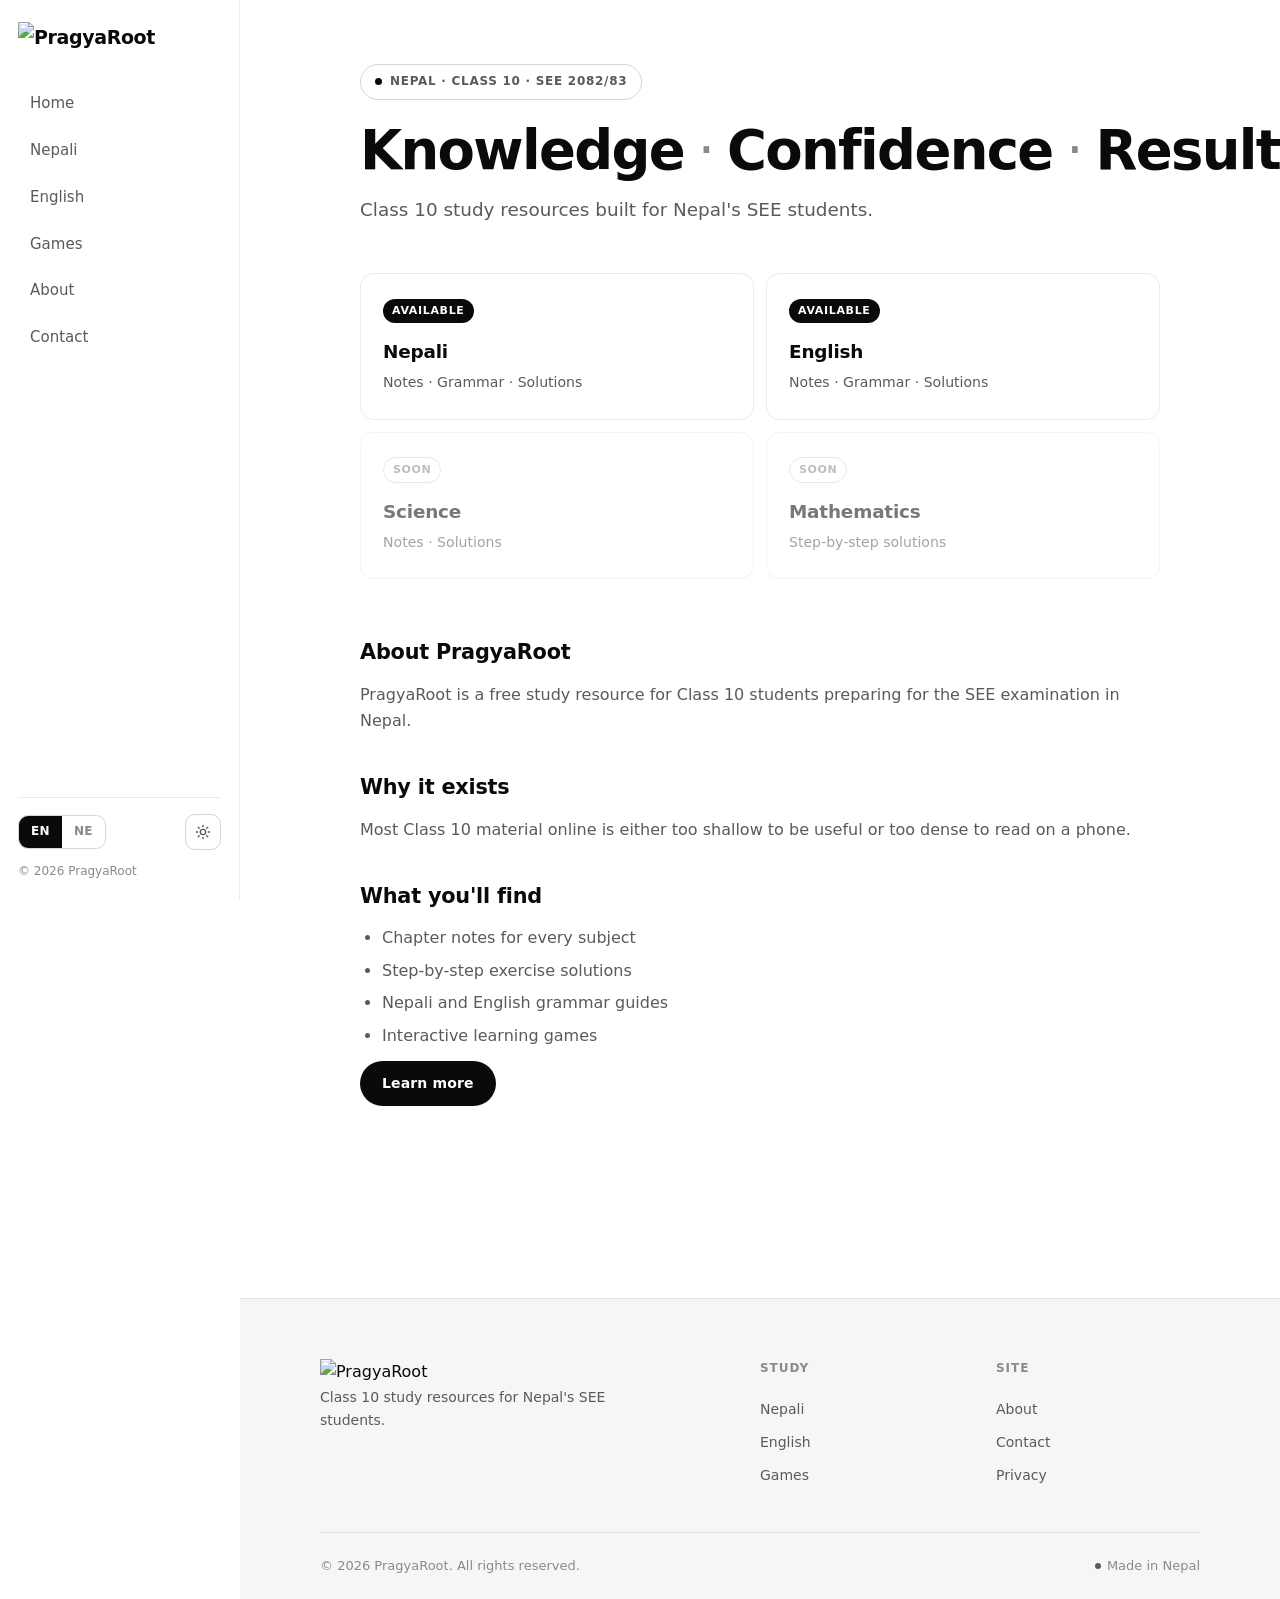
==== commit af10250e: "Refactor index.html for improved structure and content" ====
--- a/demo/index.html
+++ b/demo/index.html
@@ -1,167 +1,168 @@
 <!DOCTYPE html>
 <html lang="en">
 <head>
-  <meta charset="UTF-8">
-  <meta name="viewport" content="width=device-width, initial-scale=1.0">
-  <title>PragyaRoot — Demo</title>
-  <meta name="description" content="Demo page for PragyaRoot.">
-  <meta name="theme-color" content="#ffffff">
-  <link rel="stylesheet" href="style.css">
-  <script>
-    (function () {
-      var savedTheme = null;
-      try {
-        savedTheme = localStorage.getItem('theme');
-      } catch (error) {
-        savedTheme = null;
-      }
-      var prefersDark = window.matchMedia && window.matchMedia('(prefers-color-scheme: dark)').matches;
-      var theme = savedTheme || (prefersDark ? 'dark' : 'light');
-      if (theme === 'dark') {
-        document.documentElement.classList.add('is-dark');
-      }
-    })();
-  </script>
+<meta charset="UTF-8">
+<meta name="viewport" content="width=device-width, initial-scale=1.0, viewport-fit=cover">
+<title>PragyaRoot — Demo</title>
+<meta name="description" content="Class 10 notes, exercise solutions, grammar and learning games for SEE Nepal.">
+<link rel="preconnect" href="https://blogger.googleusercontent.com">
+<link rel="stylesheet" href="style.css">
+<script>
+(function(){
+  var t = localStorage.getItem('theme');
+  if (!t) t = window.matchMedia('(prefers-color-scheme: dark)').matches ? 'dark' : 'light';
+  if (t === 'dark') document.documentElement.classList.add('is-dark');
+  document.documentElement.setAttribute('data-theme-ready','1');
+})();
+</script>
 </head>
 <body>
 
-  <div class="overlay" id="overlay"></div>
+<div class="overlay" id="overlay"></div>
 
-  <aside class="sidebar" id="sidebar">
-    <div class="sidebar-inner">
-      <div class="sidebar-head">
-        <a href="./" class="logo">PragyaRoot</a>
-        <button type="button" class="sidebar-close" id="sidebar-close" aria-label="Close">×</button>
+<!-- ============ SIDEBAR ============ -->
+<aside class="sidebar" id="sidebar">
+  <div class="sidebar-inner">
+
+    <div class="sidebar-head">
+      <a href="/" class="logo" aria-label="PragyaRoot">
+        <img src="https://blogger.googleusercontent.com/img/a/AVvXsEgVIBpNidrRIBvOIG6xuJvOsLRUB6DbUF7P0I4kipF1yLD9WPpUj-c5BwtlTBB-drIGQJi58ZF1-kqKeAAL0BlgyaKtOTgldphCdP2-H_C6EnC1gEs4soKlfO50jMuz3TCyHXKh5hwFmqNb6DVxZ2rrLjLOJjI0yhgKnRFMC6RMNTCmseU7L839vJoKMkIz=s400" alt="PragyaRoot">
+      </a>
+      <button type="button" class="sidebar-close" id="sidebar-close" aria-label="Close">×</button>
+    </div>
+
+    <nav class="sidebar-nav">
+      <a href="/" class="nav-link" data-i18n="nav.home">Home</a>
+      <a href="/p/class-10-nepali.html" class="nav-link" data-i18n="nav.nepali">Nepali</a>
+      <a href="/p/class-10-english.html" class="nav-link" data-i18n="nav.english">English</a>
+      <a href="/p/pragyaroot-games.html" class="nav-link" data-i18n="nav.games">Games</a>
+      <a href="/p/about-us.html" class="nav-link" data-i18n="nav.about">About</a>
+      <a href="/p/contact-us.html" class="nav-link" data-i18n="nav.contact">Contact</a>
+    </nav>
+
+    <div class="sidebar-foot">
+      <div class="controls">
+        <div class="lang-switch" role="group" aria-label="Language">
+          <button type="button" class="lang-btn" data-lang="en">EN</button>
+          <button type="button" class="lang-btn" data-lang="ne">NE</button>
+        </div>
+        <button type="button" class="icon-btn" id="theme-toggle" aria-label="Toggle theme">
+          <svg class="icon-sun" width="16" height="16" viewBox="0 0 24 24" fill="none" stroke="currentColor" stroke-width="2" stroke-linecap="round"><circle cx="12" cy="12" r="4"/><path d="M12 2v2M12 20v2M4.93 4.93l1.41 1.41M17.66 17.66l1.41 1.41M2 12h2M20 12h2M4.93 19.07l1.41-1.41M17.66 6.34l1.41-1.41"/></svg>
+          <svg class="icon-moon" width="16" height="16" viewBox="0 0 24 24" fill="none" stroke="currentColor" stroke-width="2" stroke-linecap="round" stroke-linejoin="round"><path d="M21 12.79A9 9 0 1111.21 3 7 7 0 0021 12.79z"/></svg>
+        </button>
       </div>
-      <nav class="sidebar-nav">
-        <a href="./" class="nav-link" data-i18n="nav.home">Home</a>
-        <a href="./p/class-10-nepali.html" class="nav-link" data-i18n="nav.nepali">Nepali</a>
-        <a href="./p/class-10-english.html" class="nav-link" data-i18n="nav.english">English</a>
-        <a href="./p/pragyaroot-games.html" class="nav-link" data-i18n="nav.games">Games</a>
-        <a href="./p/about-us.html" class="nav-link" data-i18n="nav.about">About</a>
-        <a href="./p/contact-us.html" class="nav-link" data-i18n="nav.contact">Contact</a>
-      </nav>
-      <div class="sidebar-foot">
-        <div class="controls">
-          <div class="lang-switch" aria-label="Language switcher">
-            <button type="button" class="lang-btn" data-lang="en" aria-pressed="true">EN</button>
-            <button type="button" class="lang-btn" data-lang="ne" aria-pressed="false">NE</button>
-          </div>
-          <button type="button" class="icon-btn" id="theme-toggle" aria-label="Toggle theme">
-            <span class="icon-sun">☀</span>
-            <span class="icon-moon">☾</span>
-          </button>
-        </div>
-        <p class="sidebar-copy">© 2026 PragyaRoot</p>
-      </div>
+      <p class="sidebar-copy">© 2026 PragyaRoot</p>
     </div>
-  </aside>
 
-  <header class="topbar" id="topbar">
-    <button type="button" class="hamburger" id="hamburger" aria-label="Menu">
-      <span></span><span></span><span></span>
+  </div>
+</aside>
+
+<!-- ============ TOPBAR (mobile) ============ -->
+<header class="topbar" id="topbar">
+  <button type="button" class="hamburger" id="hamburger" aria-label="Menu">
+    <span></span><span></span><span></span>
+  </button>
+  <a href="/" class="topbar-logo" aria-label="PragyaRoot">
+    <img src="https://blogger.googleusercontent.com/img/a/AVvXsEgVIBpNidrRIBvOIG6xuJvOsLRUB6DbUF7P0I4kipF1yLD9WPpUj-c5BwtlTBB-drIGQJi58ZF1-kqKeAAL0BlgyaKtOTgldphCdP2-H_C6EnC1gEs4soKlfO50jMuz3TCyHXKh5hwFmqNb6DVxZ2rrLjLOJjI0yhgKnRFMC6RMNTCmseU7L839vJoKMkIz=s320" alt="PragyaRoot">
+  </a>
+  <div class="topbar-actions">
+    <button type="button" class="icon-btn" id="theme-toggle-mobile" aria-label="Toggle theme">
+      <svg class="icon-sun" width="16" height="16" viewBox="0 0 24 24" fill="none" stroke="currentColor" stroke-width="2" stroke-linecap="round"><circle cx="12" cy="12" r="4"/><path d="M12 2v2M12 20v2M4.93 4.93l1.41 1.41M17.66 17.66l1.41 1.41M2 12h2M20 12h2M4.93 19.07l1.41-1.41M17.66 6.34l1.41-1.41"/></svg>
+      <svg class="icon-moon" width="16" height="16" viewBox="0 0 24 24" fill="none" stroke="currentColor" stroke-width="2" stroke-linecap="round" stroke-linejoin="round"><path d="M21 12.79A9 9 0 1111.21 3 7 7 0 0021 12.79z"/></svg>
     </button>
-    <a href="./" class="topbar-logo">PragyaRoot</a>
-    <div class="topbar-actions">
-      <button type="button" class="icon-btn topbar-theme" id="theme-toggle-mobile" aria-label="Toggle theme">
-        <span class="icon-sun">☀</span>
-        <span class="icon-moon">☾</span>
-      </button>
+  </div>
+</header>
+
+<!-- ============ PAGE ============ -->
+<main class="page">
+
+  <section class="hero">
+    <p class="hero-eyebrow">
+      <span class="dot"></span>
+      <span data-i18n="hero.badge">Nepal · Class 10 · SEE 2082/83</span>
+    </p>
+    <h1 class="hero-title">
+      <span data-i18n="hero.title1">Knowledge</span><span class="sep">·</span><span data-i18n="hero.title2">Confidence</span><span class="sep">·</span><span data-i18n="hero.title3">Results</span>
+    </h1>
+    <p class="hero-sub" data-i18n="hero.sub">Class 10 study resources built for Nepal's SEE students.</p>
+  </section>
+
+  <section class="cards">
+    <a href="/p/class-10-nepali.html" class="card">
+      <span class="card-tag" data-i18n="card.available">Available</span>
+      <h3 class="card-title" data-i18n="card.nepali">Nepali</h3>
+      <p class="card-desc" data-i18n="card.nepali.desc">Notes · Grammar · Solutions</p>
+    </a>
+    <a href="/p/class-10-english.html" class="card">
+      <span class="card-tag" data-i18n="card.available">Available</span>
+      <h3 class="card-title" data-i18n="card.english">English</h3>
+      <p class="card-desc" data-i18n="card.english.desc">Notes · Grammar · Solutions</p>
+    </a>
+    <div class="card is-soon">
+      <span class="card-tag soon" data-i18n="card.soon">Soon</span>
+      <h3 class="card-title" data-i18n="card.science">Science</h3>
+      <p class="card-desc" data-i18n="card.science.desc">Notes · Solutions</p>
     </div>
-  </header>
+    <div class="card is-soon">
+      <span class="card-tag soon" data-i18n="card.soon">Soon</span>
+      <h3 class="card-title" data-i18n="card.math">Mathematics</h3>
+      <p class="card-desc" data-i18n="card.math.desc">Step-by-step solutions</p>
+    </div>
+  </section>
 
-  <main class="page">
+  <section class="content">
+    <h2 data-i18n="content.about.title">About PragyaRoot</h2>
+    <p data-i18n="content.about.body">PragyaRoot is a free study resource for Class 10 students preparing for the SEE examination in Nepal.</p>
 
-    <section class="hero">
-      <p class="hero-eyebrow">
-        <span class="dot"></span>
-        <span data-i18n="hero.badge">Nepal · Class 10 · SEE 2082/83</span>
-      </p>
-      <h1 class="hero-title">
-        <span data-i18n="hero.title1">Knowledge</span>
-        <span class="sep">·</span>
-        <span data-i18n="hero.title2">Confidence</span>
-        <span class="sep">·</span>
-        <span data-i18n="hero.title3">Results</span>
-      </h1>
-      <p class="hero-sub" data-i18n="hero.sub">Class 10 study resources built for Nepal's SEE students.</p>
-    </section>
+    <h2 data-i18n="content.why.title">Why it exists</h2>
+    <p data-i18n="content.why.body">Most Class 10 material online is either too shallow to be useful or too dense to read on a phone.</p>
 
-    <section class="cards">
-      <a href="./p/class-10-nepali.html" class="card">
-        <span class="card-tag" data-i18n="card.available">Available</span>
-        <h3 class="card-title" data-i18n="card.nepali">Nepali</h3>
-        <p class="card-desc" data-i18n="card.nepali.desc">Notes · Grammar · Solutions</p>
-      </a>
-      <a href="./p/class-10-english.html" class="card">
-        <span class="card-tag" data-i18n="card.available">Available</span>
-        <h3 class="card-title" data-i18n="card.english">English</h3>
-        <p class="card-desc" data-i18n="card.english.desc">Notes · Grammar · Solutions</p>
-      </a>
-      <div class="card is-soon">
-        <span class="card-tag soon" data-i18n="card.soon">Soon</span>
-        <h3 class="card-title" data-i18n="card.science">Science</h3>
-        <p class="card-desc" data-i18n="card.science.desc">Notes · Solutions</p>
-      </div>
-      <div class="card is-soon">
-        <span class="card-tag soon" data-i18n="card.soon">Soon</span>
-        <h3 class="card-title" data-i18n="card.math">Mathematics</h3>
-        <p class="card-desc" data-i18n="card.math.desc">Step-by-step solutions</p>
-      </div>
-    </section>
+    <h2 data-i18n="content.what.title">What you'll find</h2>
+    <ul>
+      <li data-i18n="content.what.li1">Chapter notes for every subject</li>
+      <li data-i18n="content.what.li2">Step-by-step exercise solutions</li>
+      <li data-i18n="content.what.li3">Nepali and English grammar guides</li>
+      <li data-i18n="content.what.li4">Interactive learning games</li>
+    </ul>
 
-    <section class="content">
-      <h2 data-i18n="content.about.title">About PragyaRoot</h2>
-      <p data-i18n="content.about.body">PragyaRoot is a free study resource for Class 10 students preparing for the SEE examination in Nepal.</p>
+    <p class="content-cta">
+      <a href="/p/about-us.html" class="btn" data-i18n="content.cta">Learn more</a>
+    </p>
+  </section>
 
-      <h2 data-i18n="content.why.title">Why it exists</h2>
-      <p data-i18n="content.why.body">Most Class 10 material online is either too shallow to be useful or too dense to read on a phone.</p>
+</main>
 
-      <h2 data-i18n="content.what.title">What you'll find</h2>
-      <ul>
-        <li data-i18n="content.what.li1">Chapter notes for every subject</li>
-        <li data-i18n="content.what.li2">Step-by-step exercise solutions</li>
-        <li data-i18n="content.what.li3">Nepali and English grammar guides</li>
-        <li data-i18n="content.what.li4">Interactive learning games</li>
-      </ul>
+<!-- ============ FOOTER ============ -->
+<footer class="footer">
+  <div class="footer-grid">
+    <div class="footer-brand">
+      <img src="https://blogger.googleusercontent.com/img/a/AVvXsEgVIBpNidrRIBvOIG6xuJvOsLRUB6DbUF7P0I4kipF1yLD9WPpUj-c5BwtlTBB-drIGQJi58ZF1-kqKeAAL0BlgyaKtOTgldphCdP2-H_C6EnC1gEs4soKlfO50jMuz3TCyHXKh5hwFmqNb6DVxZ2rrLjLOJjI0yhgKnRFMC6RMNTCmseU7L839vJoKMkIz=s320" alt="PragyaRoot" class="footer-logo-img">
+      <p data-i18n="footer.tagline">Class 10 study resources for Nepal's SEE students.</p>
+    </div>
+    <div class="footer-col">
+      <h4 data-i18n="footer.study">Study</h4>
+      <a href="/p/class-10-nepali.html" data-i18n="nav.nepali">Nepali</a>
+      <a href="/p/class-10-english.html" data-i18n="nav.english">English</a>
+      <a href="/p/pragyaroot-games.html" data-i18n="nav.games">Games</a>
+    </div>
+    <div class="footer-col">
+      <h4 data-i18n="footer.site">Site</h4>
+      <a href="/p/about-us.html" data-i18n="nav.about">About</a>
+      <a href="/p/contact-us.html" data-i18n="nav.contact">Contact</a>
+      <a href="/p/privacy-policy.html" data-i18n="footer.privacy">Privacy</a>
+    </div>
+  </div>
+  <div class="footer-bar">
+    <span data-i18n="footer.copy">© 2026 PragyaRoot. All rights reserved.</span>
+    <span class="footer-made" data-i18n="footer.made">Made in Nepal</span>
+  </div>
+</footer>
 
-      <p class="content-cta">
-        <a href="./p/about-us.html" class="btn" data-i18n="content.cta">Learn more</a>
-      </p>
-    </section>
+<button type="button" class="back-top" id="back-top" aria-label="Back to top">
+  <svg width="16" height="16" viewBox="0 0 24 24" fill="none" stroke="currentColor" stroke-width="2.4" stroke-linecap="round" stroke-linejoin="round"><path d="M12 19V5M5 12l7-7 7 7"/></svg>
+</button>
 
-  </main>
-
-  <footer class="footer">
-    <div class="footer-grid">
-      <div class="footer-brand">
-        <span class="footer-logo">PragyaRoot</span>
-        <p data-i18n="footer.tagline">Class 10 study resources for Nepal's SEE students.</p>
-      </div>
-      <div class="footer-col">
-        <h4 data-i18n="footer.study">Study</h4>
-        <a href="./p/class-10-nepali.html" data-i18n="nav.nepali">Nepali</a>
-        <a href="./p/class-10-english.html" data-i18n="nav.english">English</a>
-        <a href="./p/pragyaroot-games.html" data-i18n="nav.games">Games</a>
-      </div>
-      <div class="footer-col">
-        <h4 data-i18n="footer.site">Site</h4>
-        <a href="./p/about-us.html" data-i18n="nav.about">About</a>
-        <a href="./p/contact-us.html" data-i18n="nav.contact">Contact</a>
-        <a href="./p/privacy-policy.html" data-i18n="footer.privacy">Privacy</a>
-      </div>
-    </div>
-    <div class="footer-bar">
-      <span data-i18n="footer.copy">© 2026 PragyaRoot. All rights reserved.</span>
-      <span class="footer-made" data-i18n="footer.made">Made in Nepal</span>
-    </div>
-  </footer>
-
-  <button type="button" class="back-top" id="back-top" aria-label="Back to top">
-    <svg width="16" height="16" viewBox="0 0 24 24" fill="none" stroke="currentColor" stroke-width="2.4" stroke-linecap="round" stroke-linejoin="round"><path d="M12 19V5M5 12l7-7 7 7"/></svg>
-  </button>
-
-  <script defer src="script.js"></script>
+<script src="script.js"></script>
 
 </body>
 </html>
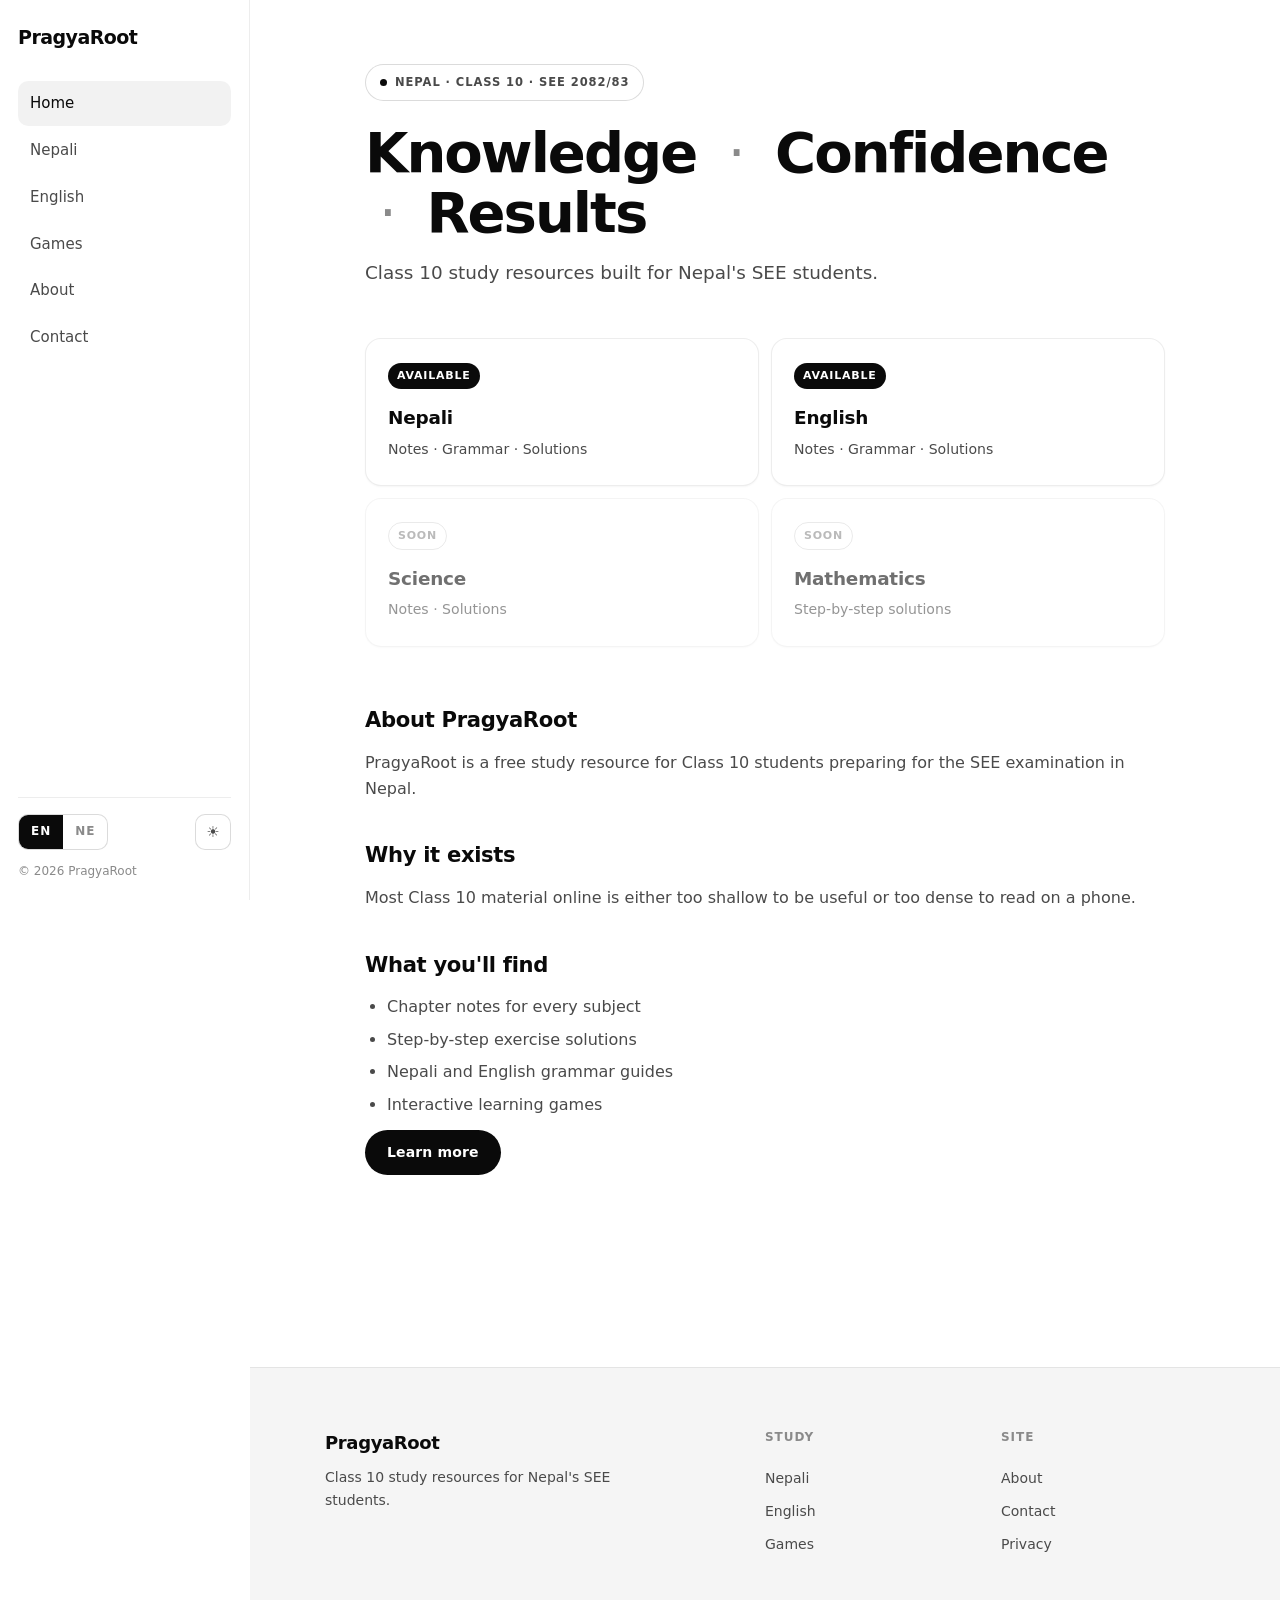
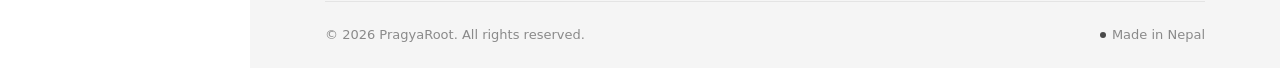
==== commit aa4dfea0: "Fix homepage rendering, dark mode, mobile nav, and translation script issues for the demo site." ====
--- a/demo/index.html
+++ b/demo/index.html
@@ -1,168 +1,179 @@
 <!DOCTYPE html>
 <html lang="en">
-<head>
-<meta charset="UTF-8">
-<meta name="viewport" content="width=device-width, initial-scale=1.0, viewport-fit=cover">
-<title>PragyaRoot — Demo</title>
-<meta name="description" content="Class 10 notes, exercise solutions, grammar and learning games for SEE Nepal.">
-<link rel="preconnect" href="https://blogger.googleusercontent.com">
-<link rel="stylesheet" href="style.css">
-<script>
-(function(){
-  var t = localStorage.getItem('theme');
-  if (!t) t = window.matchMedia('(prefers-color-scheme: dark)').matches ? 'dark' : 'light';
-  if (t === 'dark') document.documentElement.classList.add('is-dark');
-  document.documentElement.setAttribute('data-theme-ready','1');
-})();
-</script>
-</head>
-<body>
+  <head>
+    <meta charset="UTF-8" />
+    <meta name="viewport" content="width=device-width, initial-scale=1.0, viewport-fit=cover" />
+    <meta name="description" content="PragyaRoot demo for Class 10 SEE students in Nepal." />
+    <meta name="theme-color" content="#ffffff" />
+    <title>PragyaRoot — Demo</title>
+    <link rel="stylesheet" href="./style.css" />
+    <script>
+      (function () {
+        try {
+          var savedTheme = localStorage.getItem('theme');
+          var prefersDark = window.matchMedia && window.matchMedia('(prefers-color-scheme: dark)').matches;
+          var theme = savedTheme || (prefersDark ? 'dark' : 'light');
+          if (theme === 'dark') {
+            document.documentElement.classList.add('is-dark');
+          }
+        } catch (error) {
+          // Ignore storage failures.
+        }
+      })();
+    </script>
+  </head>
+  <body>
+    <div class="overlay" id="overlay" aria-hidden="true"></div>
 
-<div class="overlay" id="overlay"></div>
+    <aside class="sidebar" id="sidebar" aria-label="Sidebar menu">
+      <div class="sidebar-inner">
+        <div class="sidebar-head">
+          <a href="./" class="logo" aria-label="PragyaRoot home">PragyaRoot</a>
+          <button type="button" class="sidebar-close" id="sidebar-close" aria-label="Close menu">×</button>
+        </div>
 
-<!-- ============ SIDEBAR ============ -->
-<aside class="sidebar" id="sidebar">
-  <div class="sidebar-inner">
+        <nav class="sidebar-nav" aria-label="Main navigation">
+          <a href="./" class="nav-link is-active">Home</a>
+          <a href="./p/class-10-nepali.html" class="nav-link">Nepali</a>
+          <a href="./p/class-10-english.html" class="nav-link">English</a>
+          <a href="./p/pragyaroot-games.html" class="nav-link">Games</a>
+          <a href="./p/about-us.html" class="nav-link">About</a>
+          <a href="./p/contact-us.html" class="nav-link">Contact</a>
+        </nav>
 
-    <div class="sidebar-head">
-      <a href="/" class="logo" aria-label="PragyaRoot">
-        <img src="https://blogger.googleusercontent.com/img/a/AVvXsEgVIBpNidrRIBvOIG6xuJvOsLRUB6DbUF7P0I4kipF1yLD9WPpUj-c5BwtlTBB-drIGQJi58ZF1-kqKeAAL0BlgyaKtOTgldphCdP2-H_C6EnC1gEs4soKlfO50jMuz3TCyHXKh5hwFmqNb6DVxZ2rrLjLOJjI0yhgKnRFMC6RMNTCmseU7L839vJoKMkIz=s400" alt="PragyaRoot">
-      </a>
-      <button type="button" class="sidebar-close" id="sidebar-close" aria-label="Close">×</button>
-    </div>
+        <div class="sidebar-foot">
+          <div class="controls">
+            <div class="lang-switch" role="group" aria-label="Language switcher">
+              <button type="button" class="lang-btn active" data-lang="en" aria-pressed="true">EN</button>
+              <button type="button" class="lang-btn" data-lang="ne" aria-pressed="false">NE</button>
+            </div>
 
-    <nav class="sidebar-nav">
-      <a href="/" class="nav-link" data-i18n="nav.home">Home</a>
-      <a href="/p/class-10-nepali.html" class="nav-link" data-i18n="nav.nepali">Nepali</a>
-      <a href="/p/class-10-english.html" class="nav-link" data-i18n="nav.english">English</a>
-      <a href="/p/pragyaroot-games.html" class="nav-link" data-i18n="nav.games">Games</a>
-      <a href="/p/about-us.html" class="nav-link" data-i18n="nav.about">About</a>
-      <a href="/p/contact-us.html" class="nav-link" data-i18n="nav.contact">Contact</a>
-    </nav>
+            <button type="button" class="icon-btn" id="theme-toggle" aria-label="Toggle theme">
+              <span class="icon-sun">☀</span>
+              <span class="icon-moon">☾</span>
+            </button>
+          </div>
+          <p class="sidebar-copy">© 2026 PragyaRoot</p>
+        </div>
+      </div>
+    </aside>
 
-    <div class="sidebar-foot">
-      <div class="controls">
-        <div class="lang-switch" role="group" aria-label="Language">
-          <button type="button" class="lang-btn" data-lang="en">EN</button>
-          <button type="button" class="lang-btn" data-lang="ne">NE</button>
-        </div>
-        <button type="button" class="icon-btn" id="theme-toggle" aria-label="Toggle theme">
-          <svg class="icon-sun" width="16" height="16" viewBox="0 0 24 24" fill="none" stroke="currentColor" stroke-width="2" stroke-linecap="round"><circle cx="12" cy="12" r="4"/><path d="M12 2v2M12 20v2M4.93 4.93l1.41 1.41M17.66 17.66l1.41 1.41M2 12h2M20 12h2M4.93 19.07l1.41-1.41M17.66 6.34l1.41-1.41"/></svg>
-          <svg class="icon-moon" width="16" height="16" viewBox="0 0 24 24" fill="none" stroke="currentColor" stroke-width="2" stroke-linecap="round" stroke-linejoin="round"><path d="M21 12.79A9 9 0 1111.21 3 7 7 0 0021 12.79z"/></svg>
+    <header class="topbar" id="topbar">
+      <button type="button" class="hamburger" id="hamburger" aria-label="Open menu">
+        <span></span>
+        <span></span>
+        <span></span>
+      </button>
+
+      <a href="./" class="topbar-logo">PragyaRoot</a>
+
+      <div class="topbar-actions">
+        <button type="button" class="icon-btn topbar-theme" id="theme-toggle-mobile" aria-label="Toggle theme">
+          <span class="icon-sun">☀</span>
+          <span class="icon-moon">☾</span>
         </button>
       </div>
-      <p class="sidebar-copy">© 2026 PragyaRoot</p>
-    </div>
+    </header>
 
-  </div>
-</aside>
+    <main class="page">
+      <section class="hero">
+        <p class="hero-eyebrow">
+          <span class="dot"></span>
+          <span data-i18n="hero.badge">Nepal · Class 10 · SEE 2082/83</span>
+        </p>
 
-<!-- ============ TOPBAR (mobile) ============ -->
-<header class="topbar" id="topbar">
-  <button type="button" class="hamburger" id="hamburger" aria-label="Menu">
-    <span></span><span></span><span></span>
-  </button>
-  <a href="/" class="topbar-logo" aria-label="PragyaRoot">
-    <img src="https://blogger.googleusercontent.com/img/a/AVvXsEgVIBpNidrRIBvOIG6xuJvOsLRUB6DbUF7P0I4kipF1yLD9WPpUj-c5BwtlTBB-drIGQJi58ZF1-kqKeAAL0BlgyaKtOTgldphCdP2-H_C6EnC1gEs4soKlfO50jMuz3TCyHXKh5hwFmqNb6DVxZ2rrLjLOJjI0yhgKnRFMC6RMNTCmseU7L839vJoKMkIz=s320" alt="PragyaRoot">
-  </a>
-  <div class="topbar-actions">
-    <button type="button" class="icon-btn" id="theme-toggle-mobile" aria-label="Toggle theme">
-      <svg class="icon-sun" width="16" height="16" viewBox="0 0 24 24" fill="none" stroke="currentColor" stroke-width="2" stroke-linecap="round"><circle cx="12" cy="12" r="4"/><path d="M12 2v2M12 20v2M4.93 4.93l1.41 1.41M17.66 17.66l1.41 1.41M2 12h2M20 12h2M4.93 19.07l1.41-1.41M17.66 6.34l1.41-1.41"/></svg>
-      <svg class="icon-moon" width="16" height="16" viewBox="0 0 24 24" fill="none" stroke="currentColor" stroke-width="2" stroke-linecap="round" stroke-linejoin="round"><path d="M21 12.79A9 9 0 1111.21 3 7 7 0 0021 12.79z"/></svg>
+        <h1 class="hero-title">
+          <span data-i18n="hero.title1">Knowledge</span>
+          <span class="sep">·</span>
+          <span data-i18n="hero.title2">Confidence</span>
+          <span class="sep">·</span>
+          <span data-i18n="hero.title3">Results</span>
+        </h1>
+
+        <p class="hero-sub" data-i18n="hero.sub">Class 10 study resources built for Nepal's SEE students.</p>
+      </section>
+
+      <section class="cards" aria-label="Study resources">
+        <a href="./p/class-10-nepali.html" class="card">
+          <span class="card-tag" data-i18n="card.available">Available</span>
+          <h2 class="card-title" data-i18n="card.nepali">Nepali</h2>
+          <p class="card-desc" data-i18n="card.nepali.desc">Notes · Grammar · Solutions</p>
+        </a>
+
+        <a href="./p/class-10-english.html" class="card">
+          <span class="card-tag" data-i18n="card.available">Available</span>
+          <h2 class="card-title" data-i18n="card.english">English</h2>
+          <p class="card-desc" data-i18n="card.english.desc">Notes · Grammar · Solutions</p>
+        </a>
+
+        <div class="card is-soon" aria-disabled="true">
+          <span class="card-tag soon" data-i18n="card.soon">Soon</span>
+          <h2 class="card-title" data-i18n="card.science">Science</h2>
+          <p class="card-desc" data-i18n="card.science.desc">Notes · Solutions</p>
+        </div>
+
+        <div class="card is-soon" aria-disabled="true">
+          <span class="card-tag soon" data-i18n="card.soon">Soon</span>
+          <h2 class="card-title" data-i18n="card.math">Mathematics</h2>
+          <p class="card-desc" data-i18n="card.math.desc">Step-by-step solutions</p>
+        </div>
+      </section>
+
+      <section class="content">
+        <h2 data-i18n="content.about.title">About PragyaRoot</h2>
+        <p data-i18n="content.about.body">PragyaRoot is a free study resource for Class 10 students preparing for the SEE examination in Nepal.</p>
+
+        <h2 data-i18n="content.why.title">Why it exists</h2>
+        <p data-i18n="content.why.body">Most Class 10 material online is either too shallow to be useful or too dense to read on a phone.</p>
+
+        <h2 data-i18n="content.what.title">What you'll find</h2>
+        <ul>
+          <li data-i18n="content.what.li1">Chapter notes for every subject</li>
+          <li data-i18n="content.what.li2">Step-by-step exercise solutions</li>
+          <li data-i18n="content.what.li3">Nepali and English grammar guides</li>
+          <li data-i18n="content.what.li4">Interactive learning games</li>
+        </ul>
+
+        <p class="content-cta">
+          <a href="./p/about-us.html" class="btn" data-i18n="content.cta">Learn more</a>
+        </p>
+      </section>
+    </main>
+
+    <footer class="footer">
+      <div class="footer-grid">
+        <div class="footer-brand">
+          <span class="footer-logo">PragyaRoot</span>
+          <p data-i18n="footer.tagline">Class 10 study resources for Nepal's SEE students.</p>
+        </div>
+
+        <div class="footer-col">
+          <h4 data-i18n="footer.study">Study</h4>
+          <a href="./p/class-10-nepali.html" data-i18n="nav.nepali">Nepali</a>
+          <a href="./p/class-10-english.html" data-i18n="nav.english">English</a>
+          <a href="./p/pragyaroot-games.html" data-i18n="nav.games">Games</a>
+        </div>
+
+        <div class="footer-col">
+          <h4 data-i18n="footer.site">Site</h4>
+          <a href="./p/about-us.html" data-i18n="nav.about">About</a>
+          <a href="./p/contact-us.html" data-i18n="nav.contact">Contact</a>
+          <a href="./p/privacy-policy.html" data-i18n="footer.privacy">Privacy</a>
+        </div>
+      </div>
+
+      <div class="footer-bar">
+        <span data-i18n="footer.copy">© 2026 PragyaRoot. All rights reserved.</span>
+        <span class="footer-made" data-i18n="footer.made">Made in Nepal</span>
+      </div>
+    </footer>
+
+    <button type="button" class="back-top" id="back-top" aria-label="Back to top">
+      <svg width="16" height="16" viewBox="0 0 24 24" fill="none" stroke="currentColor" stroke-width="2.4" stroke-linecap="round" stroke-linejoin="round" aria-hidden="true">
+        <path d="M12 19V5M5 12l7-7 7 7" />
+      </svg>
     </button>
-  </div>
-</header>
 
-<!-- ============ PAGE ============ -->
-<main class="page">
-
-  <section class="hero">
-    <p class="hero-eyebrow">
-      <span class="dot"></span>
-      <span data-i18n="hero.badge">Nepal · Class 10 · SEE 2082/83</span>
-    </p>
-    <h1 class="hero-title">
-      <span data-i18n="hero.title1">Knowledge</span><span class="sep">·</span><span data-i18n="hero.title2">Confidence</span><span class="sep">·</span><span data-i18n="hero.title3">Results</span>
-    </h1>
-    <p class="hero-sub" data-i18n="hero.sub">Class 10 study resources built for Nepal's SEE students.</p>
-  </section>
-
-  <section class="cards">
-    <a href="/p/class-10-nepali.html" class="card">
-      <span class="card-tag" data-i18n="card.available">Available</span>
-      <h3 class="card-title" data-i18n="card.nepali">Nepali</h3>
-      <p class="card-desc" data-i18n="card.nepali.desc">Notes · Grammar · Solutions</p>
-    </a>
-    <a href="/p/class-10-english.html" class="card">
-      <span class="card-tag" data-i18n="card.available">Available</span>
-      <h3 class="card-title" data-i18n="card.english">English</h3>
-      <p class="card-desc" data-i18n="card.english.desc">Notes · Grammar · Solutions</p>
-    </a>
-    <div class="card is-soon">
-      <span class="card-tag soon" data-i18n="card.soon">Soon</span>
-      <h3 class="card-title" data-i18n="card.science">Science</h3>
-      <p class="card-desc" data-i18n="card.science.desc">Notes · Solutions</p>
-    </div>
-    <div class="card is-soon">
-      <span class="card-tag soon" data-i18n="card.soon">Soon</span>
-      <h3 class="card-title" data-i18n="card.math">Mathematics</h3>
-      <p class="card-desc" data-i18n="card.math.desc">Step-by-step solutions</p>
-    </div>
-  </section>
-
-  <section class="content">
-    <h2 data-i18n="content.about.title">About PragyaRoot</h2>
-    <p data-i18n="content.about.body">PragyaRoot is a free study resource for Class 10 students preparing for the SEE examination in Nepal.</p>
-
-    <h2 data-i18n="content.why.title">Why it exists</h2>
-    <p data-i18n="content.why.body">Most Class 10 material online is either too shallow to be useful or too dense to read on a phone.</p>
-
-    <h2 data-i18n="content.what.title">What you'll find</h2>
-    <ul>
-      <li data-i18n="content.what.li1">Chapter notes for every subject</li>
-      <li data-i18n="content.what.li2">Step-by-step exercise solutions</li>
-      <li data-i18n="content.what.li3">Nepali and English grammar guides</li>
-      <li data-i18n="content.what.li4">Interactive learning games</li>
-    </ul>
-
-    <p class="content-cta">
-      <a href="/p/about-us.html" class="btn" data-i18n="content.cta">Learn more</a>
-    </p>
-  </section>
-
-</main>
-
-<!-- ============ FOOTER ============ -->
-<footer class="footer">
-  <div class="footer-grid">
-    <div class="footer-brand">
-      <img src="https://blogger.googleusercontent.com/img/a/AVvXsEgVIBpNidrRIBvOIG6xuJvOsLRUB6DbUF7P0I4kipF1yLD9WPpUj-c5BwtlTBB-drIGQJi58ZF1-kqKeAAL0BlgyaKtOTgldphCdP2-H_C6EnC1gEs4soKlfO50jMuz3TCyHXKh5hwFmqNb6DVxZ2rrLjLOJjI0yhgKnRFMC6RMNTCmseU7L839vJoKMkIz=s320" alt="PragyaRoot" class="footer-logo-img">
-      <p data-i18n="footer.tagline">Class 10 study resources for Nepal's SEE students.</p>
-    </div>
-    <div class="footer-col">
-      <h4 data-i18n="footer.study">Study</h4>
-      <a href="/p/class-10-nepali.html" data-i18n="nav.nepali">Nepali</a>
-      <a href="/p/class-10-english.html" data-i18n="nav.english">English</a>
-      <a href="/p/pragyaroot-games.html" data-i18n="nav.games">Games</a>
-    </div>
-    <div class="footer-col">
-      <h4 data-i18n="footer.site">Site</h4>
-      <a href="/p/about-us.html" data-i18n="nav.about">About</a>
-      <a href="/p/contact-us.html" data-i18n="nav.contact">Contact</a>
-      <a href="/p/privacy-policy.html" data-i18n="footer.privacy">Privacy</a>
-    </div>
-  </div>
-  <div class="footer-bar">
-    <span data-i18n="footer.copy">© 2026 PragyaRoot. All rights reserved.</span>
-    <span class="footer-made" data-i18n="footer.made">Made in Nepal</span>
-  </div>
-</footer>
-
-<button type="button" class="back-top" id="back-top" aria-label="Back to top">
-  <svg width="16" height="16" viewBox="0 0 24 24" fill="none" stroke="currentColor" stroke-width="2.4" stroke-linecap="round" stroke-linejoin="round"><path d="M12 19V5M5 12l7-7 7 7"/></svg>
-</button>
-
-<script src="script.js"></script>
-
-</body>
+    <script defer src="./script.js"></script>
+  </body>
 </html>
--- a/demo/style.css
+++ b/demo/style.css
@@ -1,44 +1,55 @@
-*,*::before,*::after{box-sizing:border-box}
+*{box-sizing:border-box}
 html,body,h1,h2,h3,h4,h5,h6,p,ul,ol,li,figure,blockquote{margin:0;padding:0}
 ul,ol{list-style:none}
 a{color:inherit;text-decoration:none}
 button{font:inherit;color:inherit;background:none;border:0;cursor:pointer}
 img{max-width:100%;display:block}
+svg{display:block}
 
 :root{
   --bg:#ffffff;
-  --bg-soft:#f6f6f6;
+  --bg-soft:#f5f5f5;
   --surface:rgba(255,255,255,0.72);
+  --surface-strong:rgba(255,255,255,0.92);
   --surface-solid:#ffffff;
   --text:#0a0a0a;
-  --text-soft:#5a5a5a;
+  --text-soft:#4a4a4a;
   --text-mute:#8a8a8a;
-  --line:rgba(0,0,0,0.08);
-  --line-strong:rgba(0,0,0,0.16);
-  --hover:rgba(0,0,0,0.04);
-  --blur:22px;
-  --sidebar-w:240px;
-  --topbar-h:58px;
-  --radius:14px;
+  --line:rgba(0,0,0,0.07);
+  --line-strong:rgba(0,0,0,0.14);
+  --hover:rgba(0,0,0,0.05);
+  --shadow-sm:0 1px 2px rgba(0,0,0,0.04);
+  --shadow-md:0 10px 30px rgba(0,0,0,0.08);
+  --blur:24px;
+  --sidebar-w:250px;
+  --topbar-h:60px;
+  --radius:16px;
   --radius-sm:10px;
   --max-content:880px;
   --font:system-ui,-apple-system,'Segoe UI',Roboto,Helvetica,Arial,sans-serif;
 }
 
 html.is-dark{
-  --bg:#000000;
-  --bg-soft:#0d0d0d;
-  --surface:rgba(18,18,18,0.72);
-  --surface-solid:#121212;
-  --text:#ffffff;
-  --text-soft:#b4b4b4;
-  --text-mute:#7a7a7a;
+  --bg:#090909;
+  --bg-soft:#121212;
+  --surface:rgba(17,17,17,0.72);
+  --surface-strong:rgba(17,17,17,0.92);
+  --surface-solid:#111111;
+  --text:#f5f5f5;
+  --text-soft:#d0d0d0;
+  --text-mute:#8b8b8b;
   --line:rgba(255,255,255,0.09);
-  --line-strong:rgba(255,255,255,0.18);
-  --hover:rgba(255,255,255,0.05);
-}
-
-html{scroll-behavior:smooth;-webkit-text-size-adjust:100%}
+  --line-strong:rgba(255,255,255,0.16);
+  --hover:rgba(255,255,255,0.06);
+  --shadow-sm:0 1px 2px rgba(0,0,0,0.5);
+  --shadow-md:0 10px 30px rgba(0,0,0,0.44);
+}
+
+html{
+  scroll-behavior:smooth;
+  -webkit-text-size-adjust:100%;
+}
+
 body{
   font-family:var(--font);
   font-size:16px;
@@ -47,57 +58,66 @@
   background:var(--bg);
   min-height:100vh;
   padding-top:var(--topbar-h);
+  -webkit-font-smoothing:antialiased;
+  -moz-osx-font-smoothing:grayscale;
   transition:background .2s ease,color .2s ease;
 }
+
 @media (min-width:900px){
   body{padding-top:0;padding-left:var(--sidebar-w)}
 }
 
-/* SIDEBAR */
+html.is-dark .icon-btn .icon-sun{display:none}
+html.is-dark .icon-btn .icon-moon{display:inline}
+
 .sidebar{
-  position:fixed;top:0;left:0;bottom:0;
+  position:fixed;
+  inset:0 auto 0 0;
   width:var(--sidebar-w);
   z-index:200;
   background:var(--surface);
   backdrop-filter:blur(var(--blur)) saturate(180%);
   -webkit-backdrop-filter:blur(var(--blur)) saturate(180%);
   border-right:1px solid var(--line);
-  transform:translateX(-100%);
+  display:flex;
+  flex-direction:column;
+  transform:translateX(-102%);
   transition:transform .28s cubic-bezier(.4,0,.2,1);
-  display:flex;flex-direction:column;
-}
+}
+
 body.menu-open .sidebar{transform:translateX(0)}
-@media (min-width:900px){.sidebar{transform:none}}
+
+@media (min-width:900px){
+  .sidebar{transform:none}
+}
 
 .sidebar-inner{display:flex;flex-direction:column;height:100%;padding:22px 18px 18px}
 .sidebar-head{display:flex;align-items:center;justify-content:space-between;margin-bottom:28px}
-.logo{font-size:19px;font-weight:800;letter-spacing:-0.02em;color:var(--text)}
-.sidebar-close{font-size:26px;line-height:1;color:var(--text-soft);padding:4px 8px;border-radius:8px}
+.logo{font-size:19px;font-weight:800;letter-spacing:-0.028em;color:var(--text)}
+.sidebar-close{font-size:28px;line-height:1;color:var(--text-soft);padding:4px 8px;border-radius:8px}
 .sidebar-close:hover{background:var(--hover);color:var(--text)}
 @media (min-width:900px){.sidebar-close{display:none}}
 
 .sidebar-nav{display:flex;flex-direction:column;gap:2px;flex:1}
 .nav-link{display:block;padding:10px 12px;font-size:15px;font-weight:500;color:var(--text-soft);border-radius:var(--radius-sm);transition:background .15s ease,color .15s ease}
-.nav-link:hover{background:var(--hover);color:var(--text)}
+.nav-link:hover,.nav-link.is-active{background:var(--hover);color:var(--text)}
 
 .sidebar-foot{border-top:1px solid var(--line);padding-top:16px;margin-top:16px}
 .controls{display:flex;align-items:center;justify-content:space-between;gap:10px;margin-bottom:12px}
 
-.lang-switch{display:flex;border:1px solid var(--line-strong);border-radius:var(--radius-sm);overflow:hidden}
-.lang-btn{padding:6px 12px;font-size:12px;font-weight:700;letter-spacing:.03em;color:var(--text-mute);background:transparent}
+.lang-switch{display:flex;border:1px solid var(--line-strong);border-radius:var(--radius-sm);overflow:hidden;background:var(--surface-strong)}
+.lang-btn{padding:7px 12px;font-size:12px;font-weight:700;letter-spacing:.08em;color:var(--text-mute)}
 .lang-btn.active{background:var(--text);color:var(--bg)}
 
-.icon-btn{width:36px;height:36px;display:flex;align-items:center;justify-content:center;border:1px solid var(--line-strong);border-radius:var(--radius-sm);font-size:15px;color:var(--text-soft);transition:background .15s ease,color .15s ease}
+.icon-btn{width:36px;height:36px;display:flex;align-items:center;justify-content:center;border:1px solid var(--line-strong);border-radius:var(--radius-sm);font-size:15px;color:var(--text-soft);background:var(--surface-strong);transition:background .15s ease,color .15s ease}
 .icon-btn:hover{background:var(--hover);color:var(--text)}
 .icon-btn .icon-moon{display:none}
-html.is-dark .icon-btn .icon-sun{display:none}
-html.is-dark .icon-btn .icon-moon{display:inline}
 
 .sidebar-copy{font-size:12px;color:var(--text-mute)}
 
-/* TOPBAR */
 .topbar{
-  position:fixed;top:0;left:0;right:0;
+  position:fixed;
+  top:0;left:0;right:0;
   height:var(--topbar-h);
   z-index:180;
   display:flex;align-items:center;justify-content:space-between;
@@ -107,10 +127,11 @@
   -webkit-backdrop-filter:blur(var(--blur)) saturate(180%);
   border-bottom:1px solid var(--line);
 }
+
 @media (min-width:900px){.topbar{display:none}}
 
 .hamburger{width:38px;height:38px;display:flex;flex-direction:column;justify-content:center;align-items:center;gap:5px;border-radius:var(--radius-sm)}
-.hamburger span{display:block;width:18px;height:2px;background:var(--text);border-radius:2px}
+.hamburger span{display:block;width:18px;height:2px;border-radius:2px;background:var(--text)}
 .hamburger:hover{background:var(--hover)}
 
 .topbar-logo{font-size:17px;font-weight:800;letter-spacing:-0.02em;color:var(--text)}
@@ -118,144 +139,93 @@
 .topbar-theme{width:38px;height:38px;border:0;background:transparent}
 .topbar-theme:hover{background:var(--hover)}
 
-/* OVERLAY */
 .overlay{
   position:fixed;inset:0;
-  background:rgba(0,0,0,.5);
-  opacity:0;visibility:hidden;
+  background:rgba(0,0,0,0.48);
+  opacity:0;visibility:hidden;pointer-events:none;
   transition:opacity .25s ease,visibility .25s ease;
   z-index:190;
   backdrop-filter:blur(4px);
   -webkit-backdrop-filter:blur(4px);
 }
-body.menu-open .overlay{opacity:1;visibility:visible}
-
-/* PAGE */
+
+body.menu-open .overlay{opacity:1;visibility:visible;pointer-events:auto}
+
 .page{max-width:var(--max-content);margin:0 auto;padding:36px 20px 80px}
 @media (min-width:900px){.page{padding:64px 40px 100px}}
 
-.hero{margin-bottom:48px}
+.hero{margin-bottom:50px}
 .hero-eyebrow{
   display:inline-flex;align-items:center;gap:8px;
-  font-size:12px;font-weight:600;letter-spacing:.06em;text-transform:uppercase;
+  font-size:11.5px;font-weight:700;letter-spacing:.08em;text-transform:uppercase;
   color:var(--text-soft);
-  padding:7px 14px;border:1px solid var(--line-strong);border-radius:999px;
+  padding:8px 14px;border:1px solid var(--line-strong);border-radius:999px;
+  background:var(--surface-strong);
   margin-bottom:22px;
 }
-.dot{
-  width:7px;height:7px;border-radius:50%;background:var(--text);
-  animation:pulse 2s ease-in-out infinite;
-}
+.dot{width:7px;height:7px;border-radius:50%;background:var(--text);animation:pulse 2s ease-in-out infinite}
 @keyframes pulse{
-  0%{box-shadow:0 0 0 0 rgba(0,0,0,.35)}
-  70%{box-shadow:0 0 0 7px rgba(0,0,0,0)}
+  0%{box-shadow:0 0 0 0 rgba(0,0,0,0.36)}
+  70%{box-shadow:0 0 0 8px rgba(0,0,0,0)}
   100%{box-shadow:0 0 0 0 rgba(0,0,0,0)}
 }
 
-.hero-title{
-  font-size:clamp(2rem,6vw,3.4rem);
-  font-weight:800;letter-spacing:-0.03em;line-height:1.08;
-  margin-bottom:14px;
-}
+.hero-title{font-size:clamp(2rem,6vw,3.5rem);font-weight:800;letter-spacing:-0.035em;line-height:1.08;margin-bottom:14px}
 .hero-title .sep{color:var(--text-mute);margin:0 .25em;font-weight:400}
-.hero-sub{font-size:clamp(1rem,2.4vw,1.15rem);color:var(--text-soft);max-width:600px}
+.hero-sub{font-size:clamp(1rem,2.4vw,1.15rem);color:var(--text-soft);max-width:620px}
 
 .cards{display:grid;grid-template-columns:1fr;gap:12px;margin-bottom:56px}
 @media (min-width:640px){.cards{grid-template-columns:1fr 1fr}}
 
 .card{
-  display:block;padding:22px 22px 24px;
+  display:block;
+  padding:22px 22px 24px;
   background:var(--surface-solid);
   border:1px solid var(--line);
   border-radius:var(--radius);
-  transition:transform .2s ease,border-color .2s ease;
-}
-.card:hover{transform:translateY(-2px);border-color:var(--line-strong)}
-.card.is-soon{opacity:.55}
-.card.is-soon:hover{transform:none}
-
-.card-tag{
-  display:inline-block;
-  font-size:11px;font-weight:700;letter-spacing:.06em;text-transform:uppercase;
-  padding:3px 9px;border-radius:999px;
-  background:var(--text);color:var(--bg);
-  margin-bottom:14px;
-}
+  box-shadow:var(--shadow-sm);
+  transition:transform .2s ease,border-color .2s ease,box-shadow .2s ease;
+}
+.card:hover{transform:translateY(-2px);border-color:var(--line-strong);box-shadow:var(--shadow-md)}
+.card.is-soon{opacity:.58;pointer-events:none}
+.card.is-soon:hover{transform:none;box-shadow:var(--shadow-sm)}
+
+.card-tag{display:inline-block;font-size:11px;font-weight:700;letter-spacing:.07em;text-transform:uppercase;padding:4px 9px;border-radius:999px;background:var(--text);color:var(--bg);margin-bottom:14px}
 .card-tag.soon{background:transparent;color:var(--text-mute);border:1px solid var(--line-strong)}
-
 .card-title{font-size:1.15rem;font-weight:700;letter-spacing:-0.01em;margin-bottom:4px}
 .card-desc{font-size:.88rem;color:var(--text-soft)}
 
-.content h2{font-size:1.3rem;font-weight:700;letter-spacing:-0.01em;margin:36px 0 12px}
+.content h2{font-size:1.32rem;font-weight:700;letter-spacing:-0.015em;margin:36px 0 12px}
 .content h2:first-child{margin-top:0}
 .content p{color:var(--text-soft);margin:12px 0}
 .content ul{margin:12px 0 12px 22px;list-style:disc;color:var(--text-soft)}
 .content ul li{margin:6px 0}
 .content-cta{margin-top:28px}
 
-.btn{
-  display:inline-block;padding:11px 22px;
-  font-size:14px;font-weight:600;letter-spacing:.01em;
-  background:var(--text);color:var(--bg);
-  border-radius:999px;
-  transition:opacity .15s ease;
-}
-.btn:hover{opacity:.85}
-
-/* FOOTER */
-.footer{
-  margin-top:60px;padding:44px 20px 0;
-  background:var(--bg-soft);
-  border-top:1px solid var(--line);
-}
+.btn{display:inline-block;padding:11px 22px;font-size:14px;font-weight:600;letter-spacing:.01em;background:var(--text);color:var(--bg);border-radius:999px;transition:opacity .15s ease,transform .15s ease}
+.btn:hover{opacity:.9;transform:translateY(-1px)}
+
+.footer{margin-top:60px;padding:44px 20px 0;background:var(--bg-soft);border-top:1px solid var(--line)}
 @media (min-width:900px){.footer{margin-top:80px;padding:60px 40px 0}}
 
-.footer-grid{
-  max-width:var(--max-content);margin:0 auto;
-  display:grid;grid-template-columns:1fr;gap:32px;
-  padding-bottom:40px;
-}
+.footer-grid{max-width:var(--max-content);margin:0 auto;display:grid;grid-template-columns:1fr;gap:32px;padding-bottom:40px}
 @media (min-width:640px){.footer-grid{grid-template-columns:2fr 1fr 1fr}}
 
-.footer-brand .footer-logo{display:block;font-size:18px;font-weight:800;letter-spacing:-0.02em;margin-bottom:8px}
+.footer-logo{display:block;font-size:18px;font-weight:800;letter-spacing:-0.02em;margin-bottom:8px}
 .footer-brand p{font-size:14px;color:var(--text-soft);max-width:320px}
 
-.footer-col h4{
-  font-size:12px;font-weight:700;letter-spacing:.08em;text-transform:uppercase;
-  color:var(--text-mute);margin-bottom:14px;
-}
+.footer-col h4{font-size:12px;font-weight:700;letter-spacing:.08em;text-transform:uppercase;color:var(--text-mute);margin-bottom:14px}
 .footer-col a{display:block;padding:5px 0;font-size:14px;color:var(--text-soft);transition:color .15s ease}
 .footer-col a:hover{color:var(--text)}
 
-.footer-bar{
-  max-width:var(--max-content);margin:0 auto;
-  padding:22px 0;
-  border-top:1px solid var(--line);
-  display:flex;flex-wrap:wrap;justify-content:space-between;gap:10px;
-  font-size:13px;color:var(--text-mute);
-}
+.footer-bar{max-width:var(--max-content);margin:0 auto;padding:22px 0;border-top:1px solid var(--line);display:flex;flex-wrap:wrap;justify-content:space-between;gap:10px;font-size:13px;color:var(--text-mute)}
 .footer-made{display:inline-flex;align-items:center;gap:6px}
 .footer-made::before{content:"";width:6px;height:6px;border-radius:50%;background:var(--text-soft)}
 
-/* BACK TO TOP */
-.back-top{
-  position:fixed;right:18px;bottom:18px;
-  width:44px;height:44px;border-radius:50%;
-  background:var(--text);color:var(--bg);
-  display:flex;align-items:center;justify-content:center;
-  opacity:0;visibility:hidden;transform:translateY(10px);
-  transition:opacity .22s ease,transform .22s ease,visibility .22s ease;
-  z-index:170;
-  box-shadow:0 6px 20px rgba(0,0,0,.15);
-}
-html.is-dark .back-top{box-shadow:0 6px 20px rgba(255,255,255,.08)}
+.back-top{position:fixed;right:18px;bottom:18px;width:44px;height:44px;border-radius:50%;background:var(--text);color:var(--bg);display:flex;align-items:center;justify-content:center;opacity:0;visibility:hidden;transform:translateY(10px);transition:opacity .22s ease,transform .22s ease,visibility .22s ease;z-index:170;box-shadow:0 8px 24px rgba(0,0,0,.12)}
 .back-top.show{opacity:1;visibility:visible;transform:translateY(0)}
 .back-top:hover{opacity:.9}
 
 @media (prefers-reduced-motion:reduce){
-  *,*::before,*::after{
-    animation-duration:0.01ms!important;
-    animation-iteration-count:1!important;
-    transition-duration:0.01ms!important;
-  }
-}
+  *,*::before,*::after{animation-duration:0.01ms!important;animation-iteration-count:1!important;transition-duration:0.01ms!important}
+}
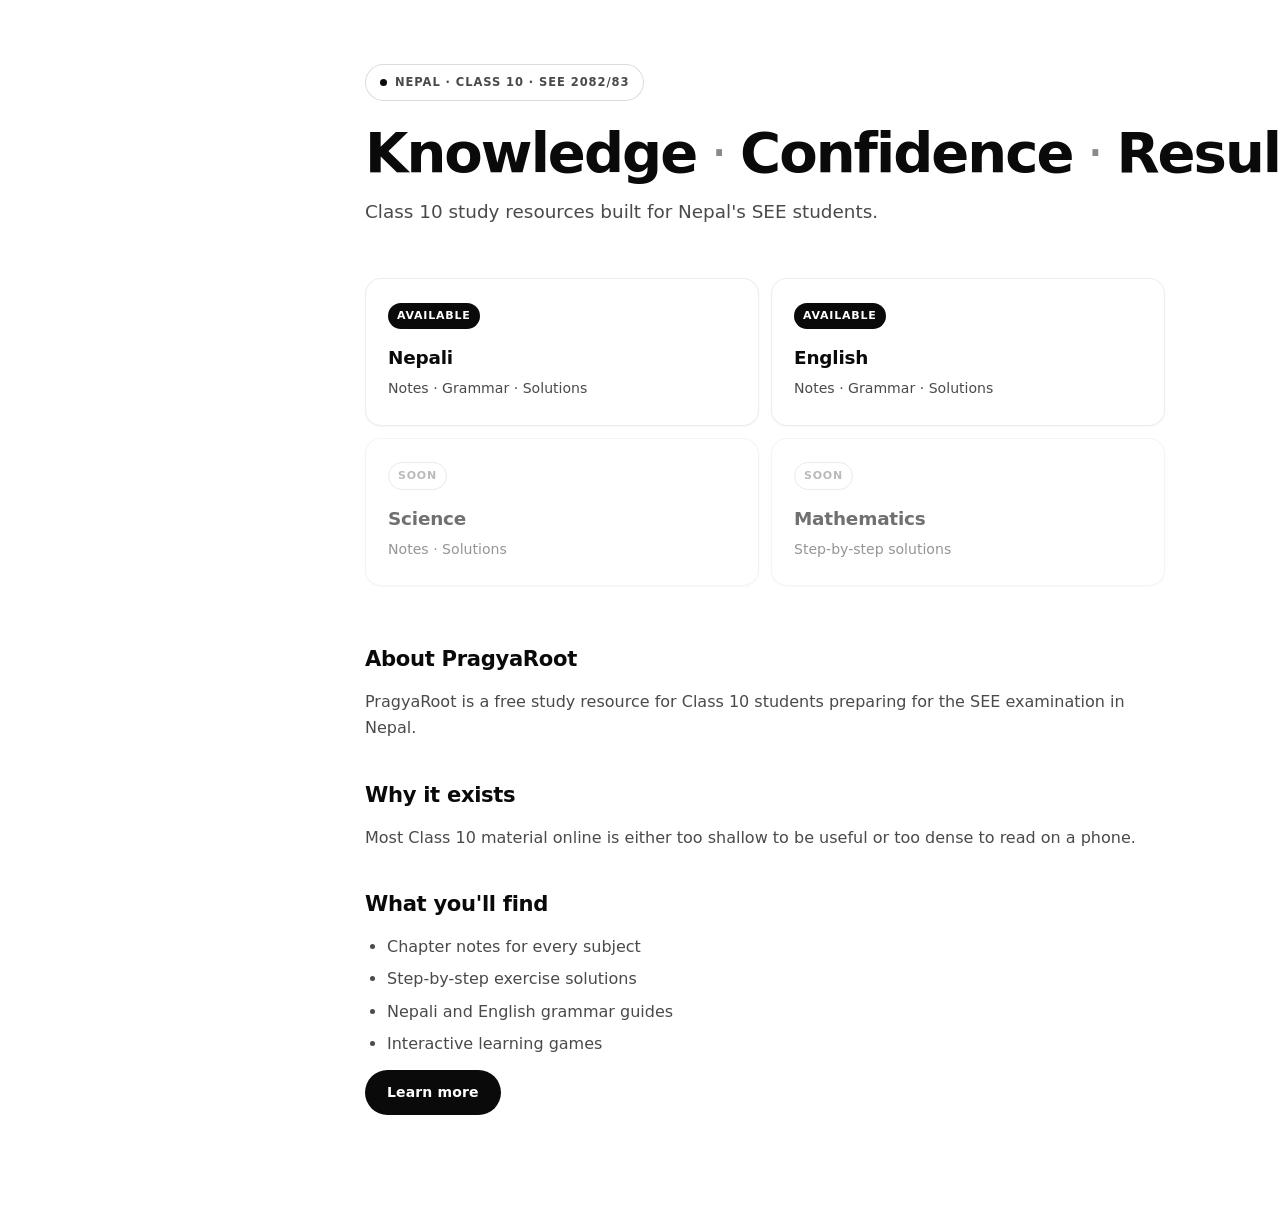
==== commit bb9ace2d: "Revise demo index.html for improved content and layout Updated the structure and content of the demo" ====
--- a/demo/index.html
+++ b/demo/index.html
@@ -1,179 +1,85 @@
 <!DOCTYPE html>
 <html lang="en">
-  <head>
-    <meta charset="UTF-8" />
-    <meta name="viewport" content="width=device-width, initial-scale=1.0, viewport-fit=cover" />
-    <meta name="description" content="PragyaRoot demo for Class 10 SEE students in Nepal." />
-    <meta name="theme-color" content="#ffffff" />
-    <title>PragyaRoot — Demo</title>
-    <link rel="stylesheet" href="./style.css" />
-    <script>
-      (function () {
-        try {
-          var savedTheme = localStorage.getItem('theme');
-          var prefersDark = window.matchMedia && window.matchMedia('(prefers-color-scheme: dark)').matches;
-          var theme = savedTheme || (prefersDark ? 'dark' : 'light');
-          if (theme === 'dark') {
-            document.documentElement.classList.add('is-dark');
-          }
-        } catch (error) {
-          // Ignore storage failures.
-        }
-      })();
-    </script>
-  </head>
-  <body>
-    <div class="overlay" id="overlay" aria-hidden="true"></div>
+<head>
+<meta charset="UTF-8">
+<meta name="viewport" content="width=device-width, initial-scale=1.0, viewport-fit=cover">
+<title>PragyaRoot — Demo</title>
+<meta name="description" content="Class 10 notes, exercise solutions, grammar and learning games for SEE Nepal.">
+<link rel="preconnect" href="https://blogger.googleusercontent.com">
+<link rel="stylesheet" href="style.css">
+<script>
+(function(){
+  var t = localStorage.getItem('theme');
+  if (!t) t = window.matchMedia('(prefers-color-scheme: dark)').matches ? 'dark' : 'light';
+  if (t === 'dark') document.documentElement.classList.add('is-dark');
+})();
+</script>
+</head>
+<body>
 
-    <aside class="sidebar" id="sidebar" aria-label="Sidebar menu">
-      <div class="sidebar-inner">
-        <div class="sidebar-head">
-          <a href="./" class="logo" aria-label="PragyaRoot home">PragyaRoot</a>
-          <button type="button" class="sidebar-close" id="sidebar-close" aria-label="Close menu">×</button>
-        </div>
+<div id="site-header"></div>
 
-        <nav class="sidebar-nav" aria-label="Main navigation">
-          <a href="./" class="nav-link is-active">Home</a>
-          <a href="./p/class-10-nepali.html" class="nav-link">Nepali</a>
-          <a href="./p/class-10-english.html" class="nav-link">English</a>
-          <a href="./p/pragyaroot-games.html" class="nav-link">Games</a>
-          <a href="./p/about-us.html" class="nav-link">About</a>
-          <a href="./p/contact-us.html" class="nav-link">Contact</a>
-        </nav>
+<main class="page">
 
-        <div class="sidebar-foot">
-          <div class="controls">
-            <div class="lang-switch" role="group" aria-label="Language switcher">
-              <button type="button" class="lang-btn active" data-lang="en" aria-pressed="true">EN</button>
-              <button type="button" class="lang-btn" data-lang="ne" aria-pressed="false">NE</button>
-            </div>
+  <section class="hero">
+    <p class="hero-eyebrow">
+      <span class="dot"></span>
+      <span data-i18n="hero.badge">Nepal · Class 10 · SEE 2082/83</span>
+    </p>
+    <h1 class="hero-title">
+      <span data-i18n="hero.title1">Knowledge</span><span class="sep">·</span><span data-i18n="hero.title2">Confidence</span><span class="sep">·</span><span data-i18n="hero.title3">Results</span>
+    </h1>
+    <p class="hero-sub" data-i18n="hero.sub">Class 10 study resources built for Nepal's SEE students.</p>
+  </section>
 
-            <button type="button" class="icon-btn" id="theme-toggle" aria-label="Toggle theme">
-              <span class="icon-sun">☀</span>
-              <span class="icon-moon">☾</span>
-            </button>
-          </div>
-          <p class="sidebar-copy">© 2026 PragyaRoot</p>
-        </div>
-      </div>
-    </aside>
+  <section class="cards">
+    <a href="/p/class-10-nepali.html" class="card">
+      <span class="card-tag" data-i18n="card.available">Available</span>
+      <h3 class="card-title" data-i18n="card.nepali">Nepali</h3>
+      <p class="card-desc" data-i18n="card.nepali.desc">Notes · Grammar · Solutions</p>
+    </a>
+    <a href="/p/class-10-english.html" class="card">
+      <span class="card-tag" data-i18n="card.available">Available</span>
+      <h3 class="card-title" data-i18n="card.english">English</h3>
+      <p class="card-desc" data-i18n="card.english.desc">Notes · Grammar · Solutions</p>
+    </a>
+    <div class="card is-soon">
+      <span class="card-tag soon" data-i18n="card.soon">Soon</span>
+      <h3 class="card-title" data-i18n="card.science">Science</h3>
+      <p class="card-desc" data-i18n="card.science.desc">Notes · Solutions</p>
+    </div>
+    <div class="card is-soon">
+      <span class="card-tag soon" data-i18n="card.soon">Soon</span>
+      <h3 class="card-title" data-i18n="card.math">Mathematics</h3>
+      <p class="card-desc" data-i18n="card.math.desc">Step-by-step solutions</p>
+    </div>
+  </section>
 
-    <header class="topbar" id="topbar">
-      <button type="button" class="hamburger" id="hamburger" aria-label="Open menu">
-        <span></span>
-        <span></span>
-        <span></span>
-      </button>
+  <section class="content">
+    <h2 data-i18n="content.about.title">About PragyaRoot</h2>
+    <p data-i18n="content.about.body">PragyaRoot is a free study resource for Class 10 students preparing for the SEE examination in Nepal.</p>
 
-      <a href="./" class="topbar-logo">PragyaRoot</a>
+    <h2 data-i18n="content.why.title">Why it exists</h2>
+    <p data-i18n="content.why.body">Most Class 10 material online is either too shallow to be useful or too dense to read on a phone.</p>
 
-      <div class="topbar-actions">
-        <button type="button" class="icon-btn topbar-theme" id="theme-toggle-mobile" aria-label="Toggle theme">
-          <span class="icon-sun">☀</span>
-          <span class="icon-moon">☾</span>
-        </button>
-      </div>
-    </header>
+    <h2 data-i18n="content.what.title">What you'll find</h2>
+    <ul>
+      <li data-i18n="content.what.li1">Chapter notes for every subject</li>
+      <li data-i18n="content.what.li2">Step-by-step exercise solutions</li>
+      <li data-i18n="content.what.li3">Nepali and English grammar guides</li>
+      <li data-i18n="content.what.li4">Interactive learning games</li>
+    </ul>
 
-    <main class="page">
-      <section class="hero">
-        <p class="hero-eyebrow">
-          <span class="dot"></span>
-          <span data-i18n="hero.badge">Nepal · Class 10 · SEE 2082/83</span>
-        </p>
+    <p class="content-cta">
+      <a href="/p/about-us.html" class="btn" data-i18n="content.cta">Learn more</a>
+    </p>
+  </section>
 
-        <h1 class="hero-title">
-          <span data-i18n="hero.title1">Knowledge</span>
-          <span class="sep">·</span>
-          <span data-i18n="hero.title2">Confidence</span>
-          <span class="sep">·</span>
-          <span data-i18n="hero.title3">Results</span>
-        </h1>
+</main>
 
-        <p class="hero-sub" data-i18n="hero.sub">Class 10 study resources built for Nepal's SEE students.</p>
-      </section>
+<div id="site-footer"></div>
 
-      <section class="cards" aria-label="Study resources">
-        <a href="./p/class-10-nepali.html" class="card">
-          <span class="card-tag" data-i18n="card.available">Available</span>
-          <h2 class="card-title" data-i18n="card.nepali">Nepali</h2>
-          <p class="card-desc" data-i18n="card.nepali.desc">Notes · Grammar · Solutions</p>
-        </a>
+<script src="script.js"></script>
 
-        <a href="./p/class-10-english.html" class="card">
-          <span class="card-tag" data-i18n="card.available">Available</span>
-          <h2 class="card-title" data-i18n="card.english">English</h2>
-          <p class="card-desc" data-i18n="card.english.desc">Notes · Grammar · Solutions</p>
-        </a>
-
-        <div class="card is-soon" aria-disabled="true">
-          <span class="card-tag soon" data-i18n="card.soon">Soon</span>
-          <h2 class="card-title" data-i18n="card.science">Science</h2>
-          <p class="card-desc" data-i18n="card.science.desc">Notes · Solutions</p>
-        </div>
-
-        <div class="card is-soon" aria-disabled="true">
-          <span class="card-tag soon" data-i18n="card.soon">Soon</span>
-          <h2 class="card-title" data-i18n="card.math">Mathematics</h2>
-          <p class="card-desc" data-i18n="card.math.desc">Step-by-step solutions</p>
-        </div>
-      </section>
-
-      <section class="content">
-        <h2 data-i18n="content.about.title">About PragyaRoot</h2>
-        <p data-i18n="content.about.body">PragyaRoot is a free study resource for Class 10 students preparing for the SEE examination in Nepal.</p>
-
-        <h2 data-i18n="content.why.title">Why it exists</h2>
-        <p data-i18n="content.why.body">Most Class 10 material online is either too shallow to be useful or too dense to read on a phone.</p>
-
-        <h2 data-i18n="content.what.title">What you'll find</h2>
-        <ul>
-          <li data-i18n="content.what.li1">Chapter notes for every subject</li>
-          <li data-i18n="content.what.li2">Step-by-step exercise solutions</li>
-          <li data-i18n="content.what.li3">Nepali and English grammar guides</li>
-          <li data-i18n="content.what.li4">Interactive learning games</li>
-        </ul>
-
-        <p class="content-cta">
-          <a href="./p/about-us.html" class="btn" data-i18n="content.cta">Learn more</a>
-        </p>
-      </section>
-    </main>
-
-    <footer class="footer">
-      <div class="footer-grid">
-        <div class="footer-brand">
-          <span class="footer-logo">PragyaRoot</span>
-          <p data-i18n="footer.tagline">Class 10 study resources for Nepal's SEE students.</p>
-        </div>
-
-        <div class="footer-col">
-          <h4 data-i18n="footer.study">Study</h4>
-          <a href="./p/class-10-nepali.html" data-i18n="nav.nepali">Nepali</a>
-          <a href="./p/class-10-english.html" data-i18n="nav.english">English</a>
-          <a href="./p/pragyaroot-games.html" data-i18n="nav.games">Games</a>
-        </div>
-
-        <div class="footer-col">
-          <h4 data-i18n="footer.site">Site</h4>
-          <a href="./p/about-us.html" data-i18n="nav.about">About</a>
-          <a href="./p/contact-us.html" data-i18n="nav.contact">Contact</a>
-          <a href="./p/privacy-policy.html" data-i18n="footer.privacy">Privacy</a>
-        </div>
-      </div>
-
-      <div class="footer-bar">
-        <span data-i18n="footer.copy">© 2026 PragyaRoot. All rights reserved.</span>
-        <span class="footer-made" data-i18n="footer.made">Made in Nepal</span>
-      </div>
-    </footer>
-
-    <button type="button" class="back-top" id="back-top" aria-label="Back to top">
-      <svg width="16" height="16" viewBox="0 0 24 24" fill="none" stroke="currentColor" stroke-width="2.4" stroke-linecap="round" stroke-linejoin="round" aria-hidden="true">
-        <path d="M12 19V5M5 12l7-7 7 7" />
-      </svg>
-    </button>
-
-    <script defer src="./script.js"></script>
-  </body>
+</body>
 </html>
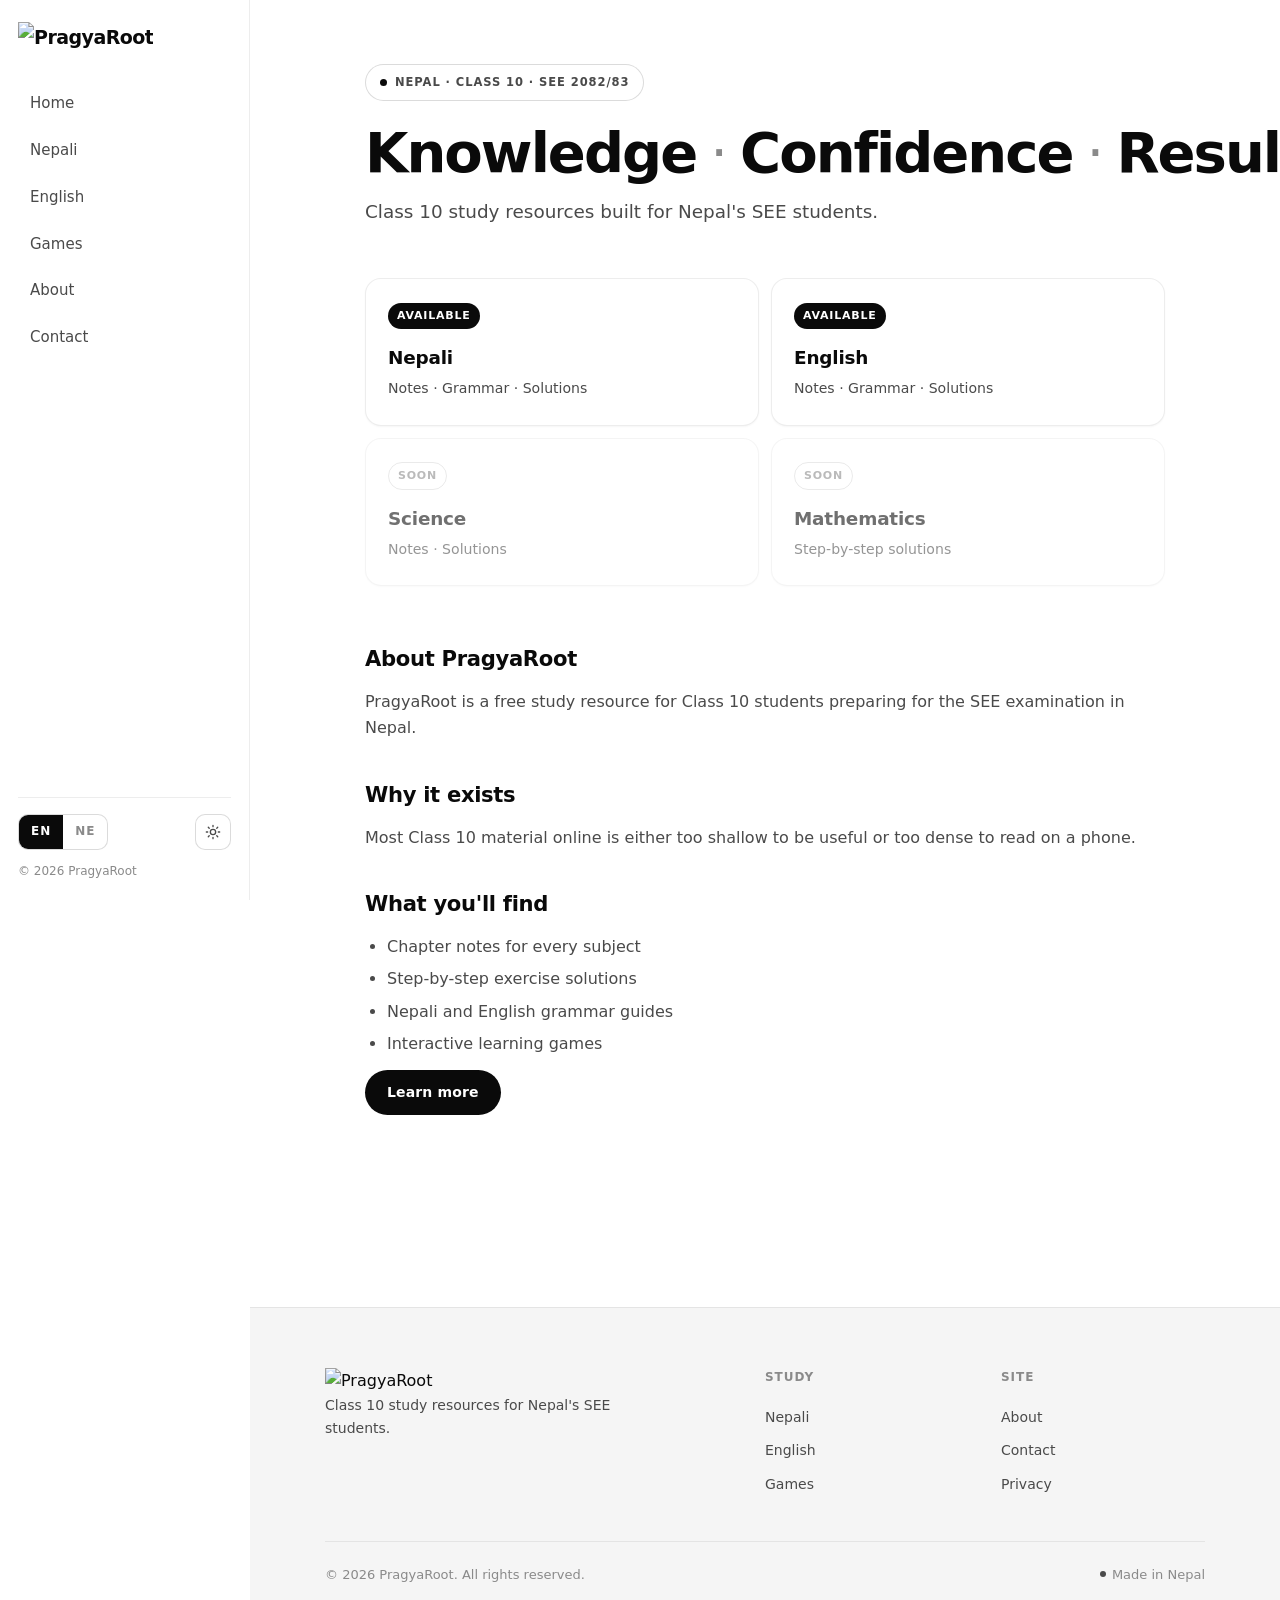
==== commit a9686dd6: "Add stable header and footer loading hosts" ====
--- a/demo/index.html
+++ b/demo/index.html
@@ -9,77 +9,42 @@
 <link rel="stylesheet" href="style.css">
 <script>
 (function(){
-  var t = localStorage.getItem('theme');
-  if (!t) t = window.matchMedia('(prefers-color-scheme: dark)').matches ? 'dark' : 'light';
-  if (t === 'dark') document.documentElement.classList.add('is-dark');
+  try {
+    var t = localStorage.getItem('theme');
+    if (!t) t = window.matchMedia('(prefers-color-scheme: dark)').matches ? 'dark' : 'light';
+    if (t === 'dark') document.documentElement.classList.add('is-dark');
+  } catch (error) {}
 })();
 </script>
 </head>
 <body>
 
-<div id="site-header"></div>
+<div id="site-header" aria-live="polite"></div>
 
 <main class="page">
-
   <section class="hero">
-    <p class="hero-eyebrow">
-      <span class="dot"></span>
-      <span data-i18n="hero.badge">Nepal · Class 10 · SEE 2082/83</span>
-    </p>
-    <h1 class="hero-title">
-      <span data-i18n="hero.title1">Knowledge</span><span class="sep">·</span><span data-i18n="hero.title2">Confidence</span><span class="sep">·</span><span data-i18n="hero.title3">Results</span>
-    </h1>
+    <p class="hero-eyebrow"><span class="dot"></span><span data-i18n="hero.badge">Nepal · Class 10 · SEE 2082/83</span></p>
+    <h1 class="hero-title"><span data-i18n="hero.title1">Knowledge</span><span class="sep">·</span><span data-i18n="hero.title2">Confidence</span><span class="sep">·</span><span data-i18n="hero.title3">Results</span></h1>
     <p class="hero-sub" data-i18n="hero.sub">Class 10 study resources built for Nepal's SEE students.</p>
   </section>
 
   <section class="cards">
-    <a href="/p/class-10-nepali.html" class="card">
-      <span class="card-tag" data-i18n="card.available">Available</span>
-      <h3 class="card-title" data-i18n="card.nepali">Nepali</h3>
-      <p class="card-desc" data-i18n="card.nepali.desc">Notes · Grammar · Solutions</p>
-    </a>
-    <a href="/p/class-10-english.html" class="card">
-      <span class="card-tag" data-i18n="card.available">Available</span>
-      <h3 class="card-title" data-i18n="card.english">English</h3>
-      <p class="card-desc" data-i18n="card.english.desc">Notes · Grammar · Solutions</p>
-    </a>
-    <div class="card is-soon">
-      <span class="card-tag soon" data-i18n="card.soon">Soon</span>
-      <h3 class="card-title" data-i18n="card.science">Science</h3>
-      <p class="card-desc" data-i18n="card.science.desc">Notes · Solutions</p>
-    </div>
-    <div class="card is-soon">
-      <span class="card-tag soon" data-i18n="card.soon">Soon</span>
-      <h3 class="card-title" data-i18n="card.math">Mathematics</h3>
-      <p class="card-desc" data-i18n="card.math.desc">Step-by-step solutions</p>
-    </div>
+    <a href="/p/class-10-nepali.html" class="card"><span class="card-tag" data-i18n="card.available">Available</span><h3 class="card-title" data-i18n="card.nepali">Nepali</h3><p class="card-desc" data-i18n="card.nepali.desc">Notes · Grammar · Solutions</p></a>
+    <a href="/p/class-10-english.html" class="card"><span class="card-tag" data-i18n="card.available">Available</span><h3 class="card-title" data-i18n="card.english">English</h3><p class="card-desc" data-i18n="card.english.desc">Notes · Grammar · Solutions</p></a>
+    <div class="card is-soon"><span class="card-tag soon" data-i18n="card.soon">Soon</span><h3 class="card-title" data-i18n="card.science">Science</h3><p class="card-desc" data-i18n="card.science.desc">Notes · Solutions</p></div>
+    <div class="card is-soon"><span class="card-tag soon" data-i18n="card.soon">Soon</span><h3 class="card-title" data-i18n="card.math">Mathematics</h3><p class="card-desc" data-i18n="card.math.desc">Step-by-step solutions</p></div>
   </section>
 
   <section class="content">
-    <h2 data-i18n="content.about.title">About PragyaRoot</h2>
-    <p data-i18n="content.about.body">PragyaRoot is a free study resource for Class 10 students preparing for the SEE examination in Nepal.</p>
-
-    <h2 data-i18n="content.why.title">Why it exists</h2>
-    <p data-i18n="content.why.body">Most Class 10 material online is either too shallow to be useful or too dense to read on a phone.</p>
-
+    <h2 data-i18n="content.about.title">About PragyaRoot</h2><p data-i18n="content.about.body">PragyaRoot is a free study resource for Class 10 students preparing for the SEE examination in Nepal.</p>
+    <h2 data-i18n="content.why.title">Why it exists</h2><p data-i18n="content.why.body">Most Class 10 material online is either too shallow to be useful or too dense to read on a phone.</p>
     <h2 data-i18n="content.what.title">What you'll find</h2>
-    <ul>
-      <li data-i18n="content.what.li1">Chapter notes for every subject</li>
-      <li data-i18n="content.what.li2">Step-by-step exercise solutions</li>
-      <li data-i18n="content.what.li3">Nepali and English grammar guides</li>
-      <li data-i18n="content.what.li4">Interactive learning games</li>
-    </ul>
-
-    <p class="content-cta">
-      <a href="/p/about-us.html" class="btn" data-i18n="content.cta">Learn more</a>
-    </p>
+    <ul><li data-i18n="content.what.li1">Chapter notes for every subject</li><li data-i18n="content.what.li2">Step-by-step exercise solutions</li><li data-i18n="content.what.li3">Nepali and English grammar guides</li><li data-i18n="content.what.li4">Interactive learning games</li></ul>
+    <p class="content-cta"><a href="/p/about-us.html" class="btn" data-i18n="content.cta">Learn more</a></p>
   </section>
-
 </main>
 
-<div id="site-footer"></div>
-
+<div id="site-footer" aria-live="polite"></div>
 <script src="script.js"></script>
-
 </body>
 </html>
